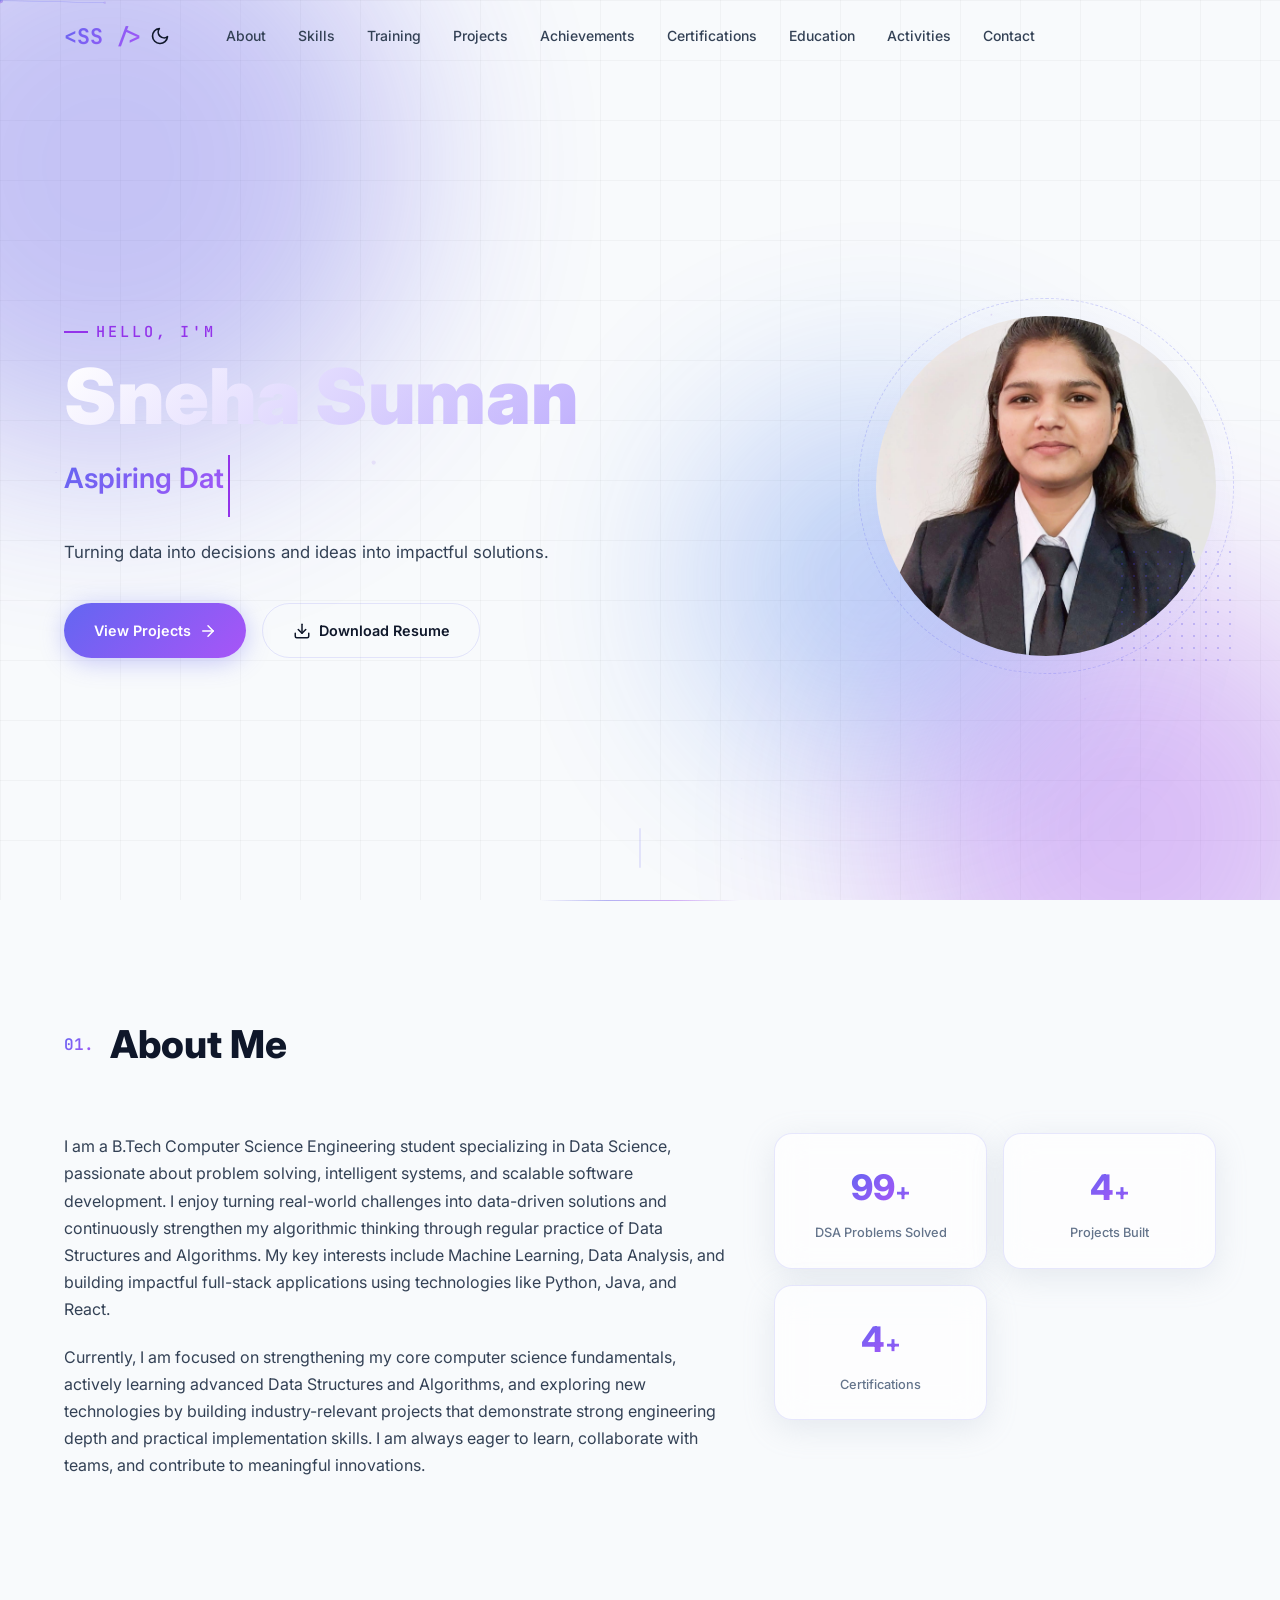
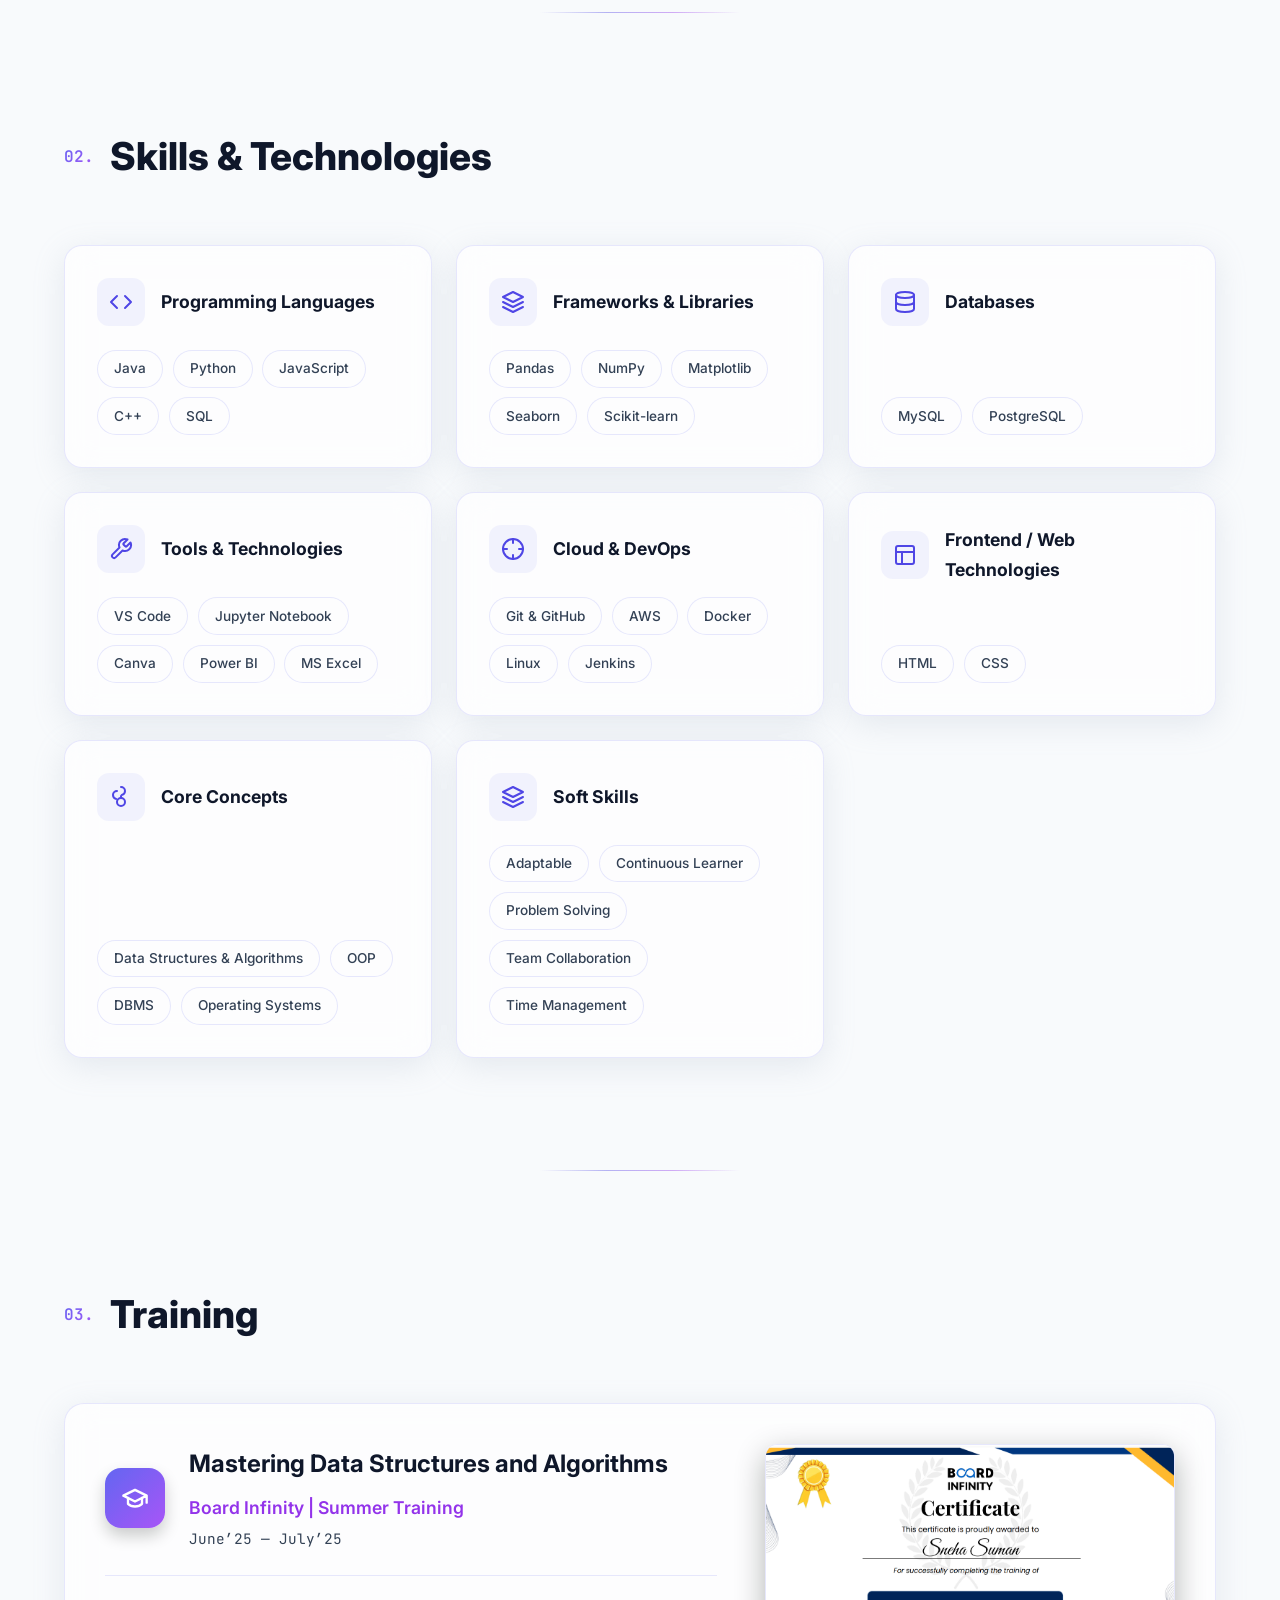
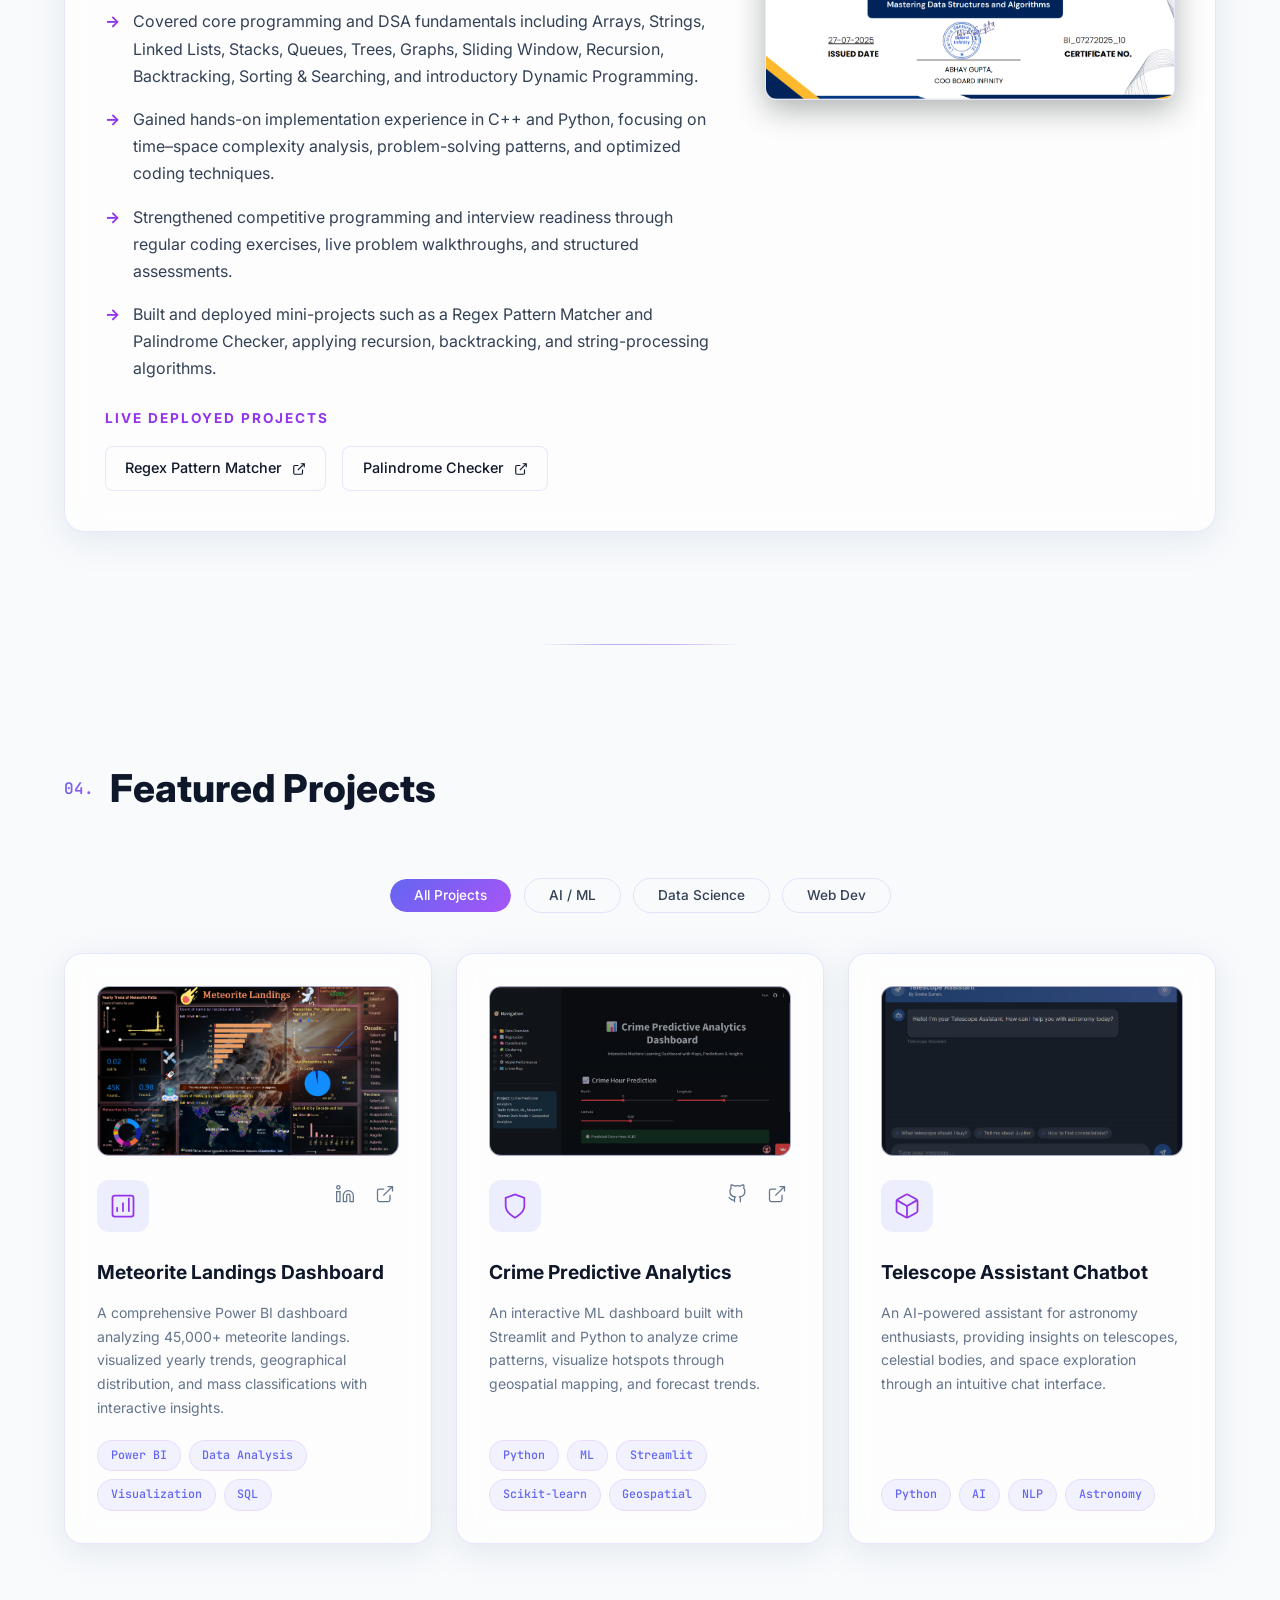
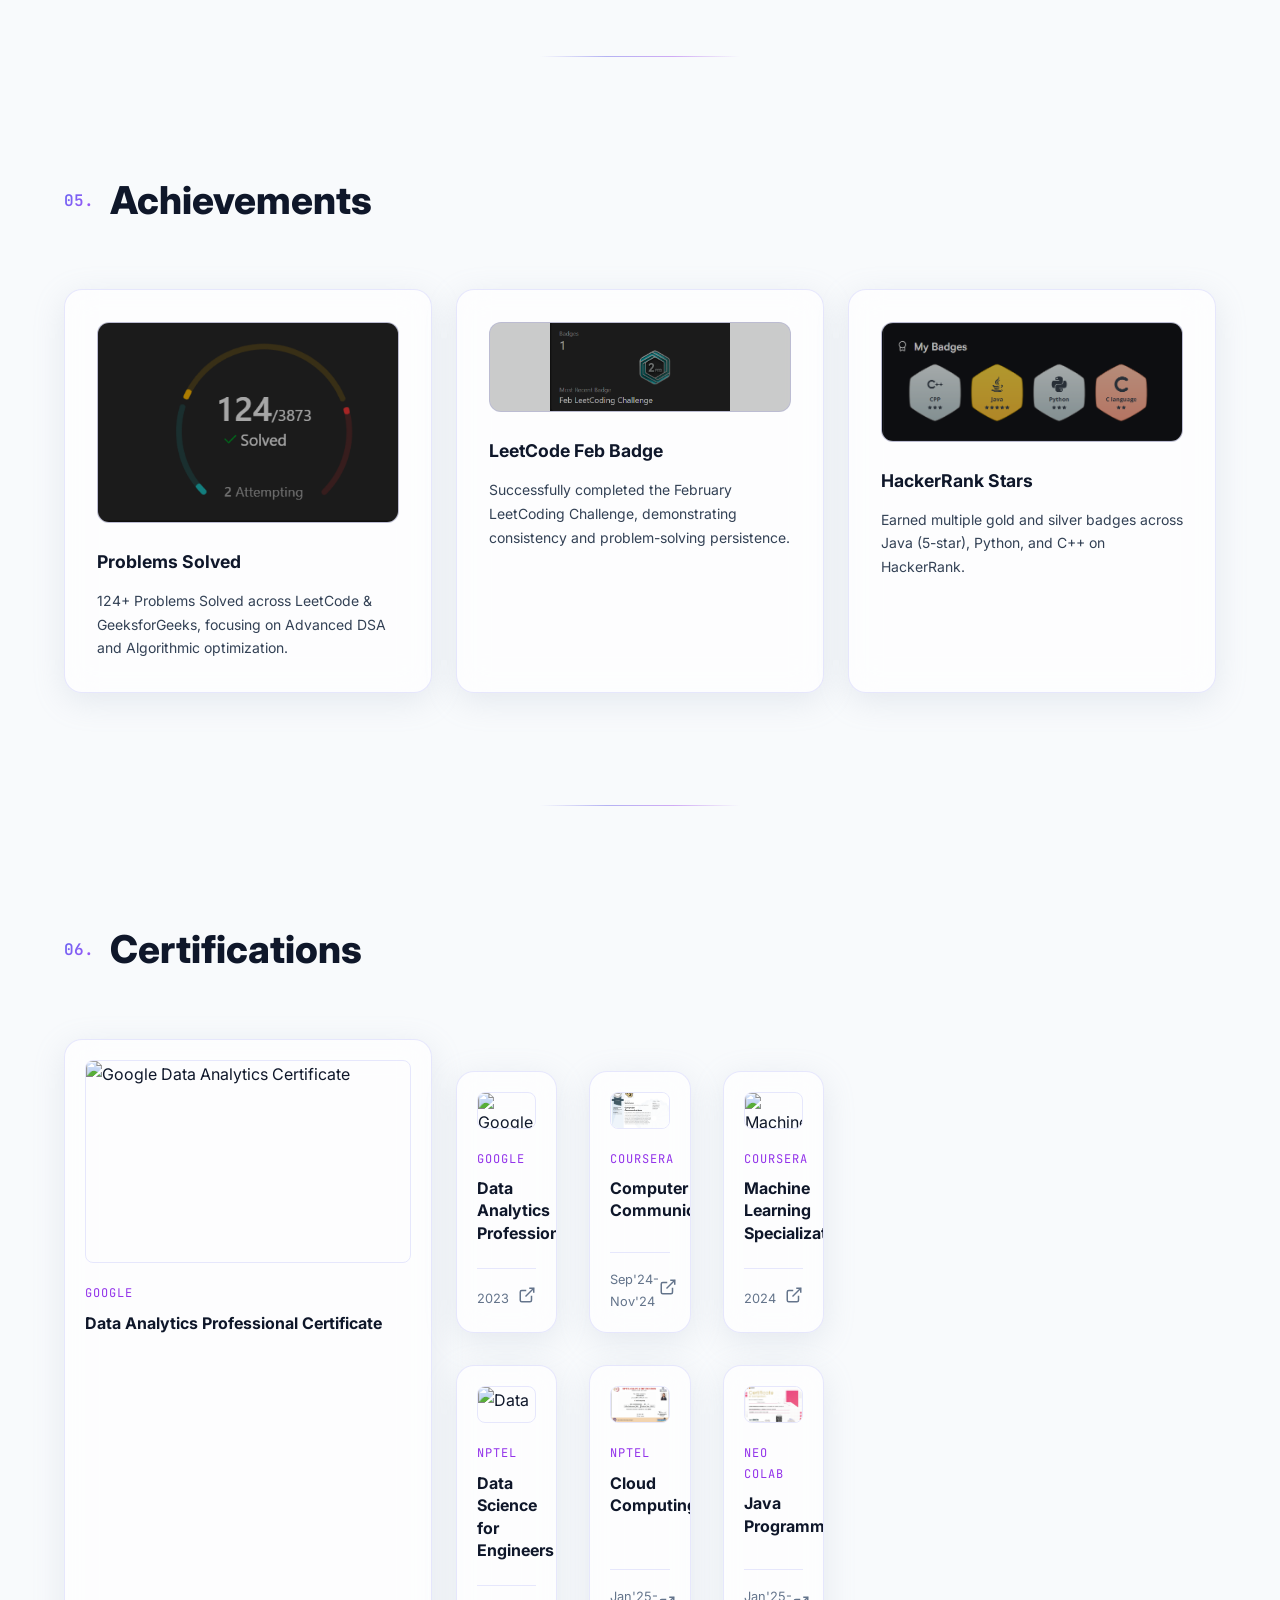
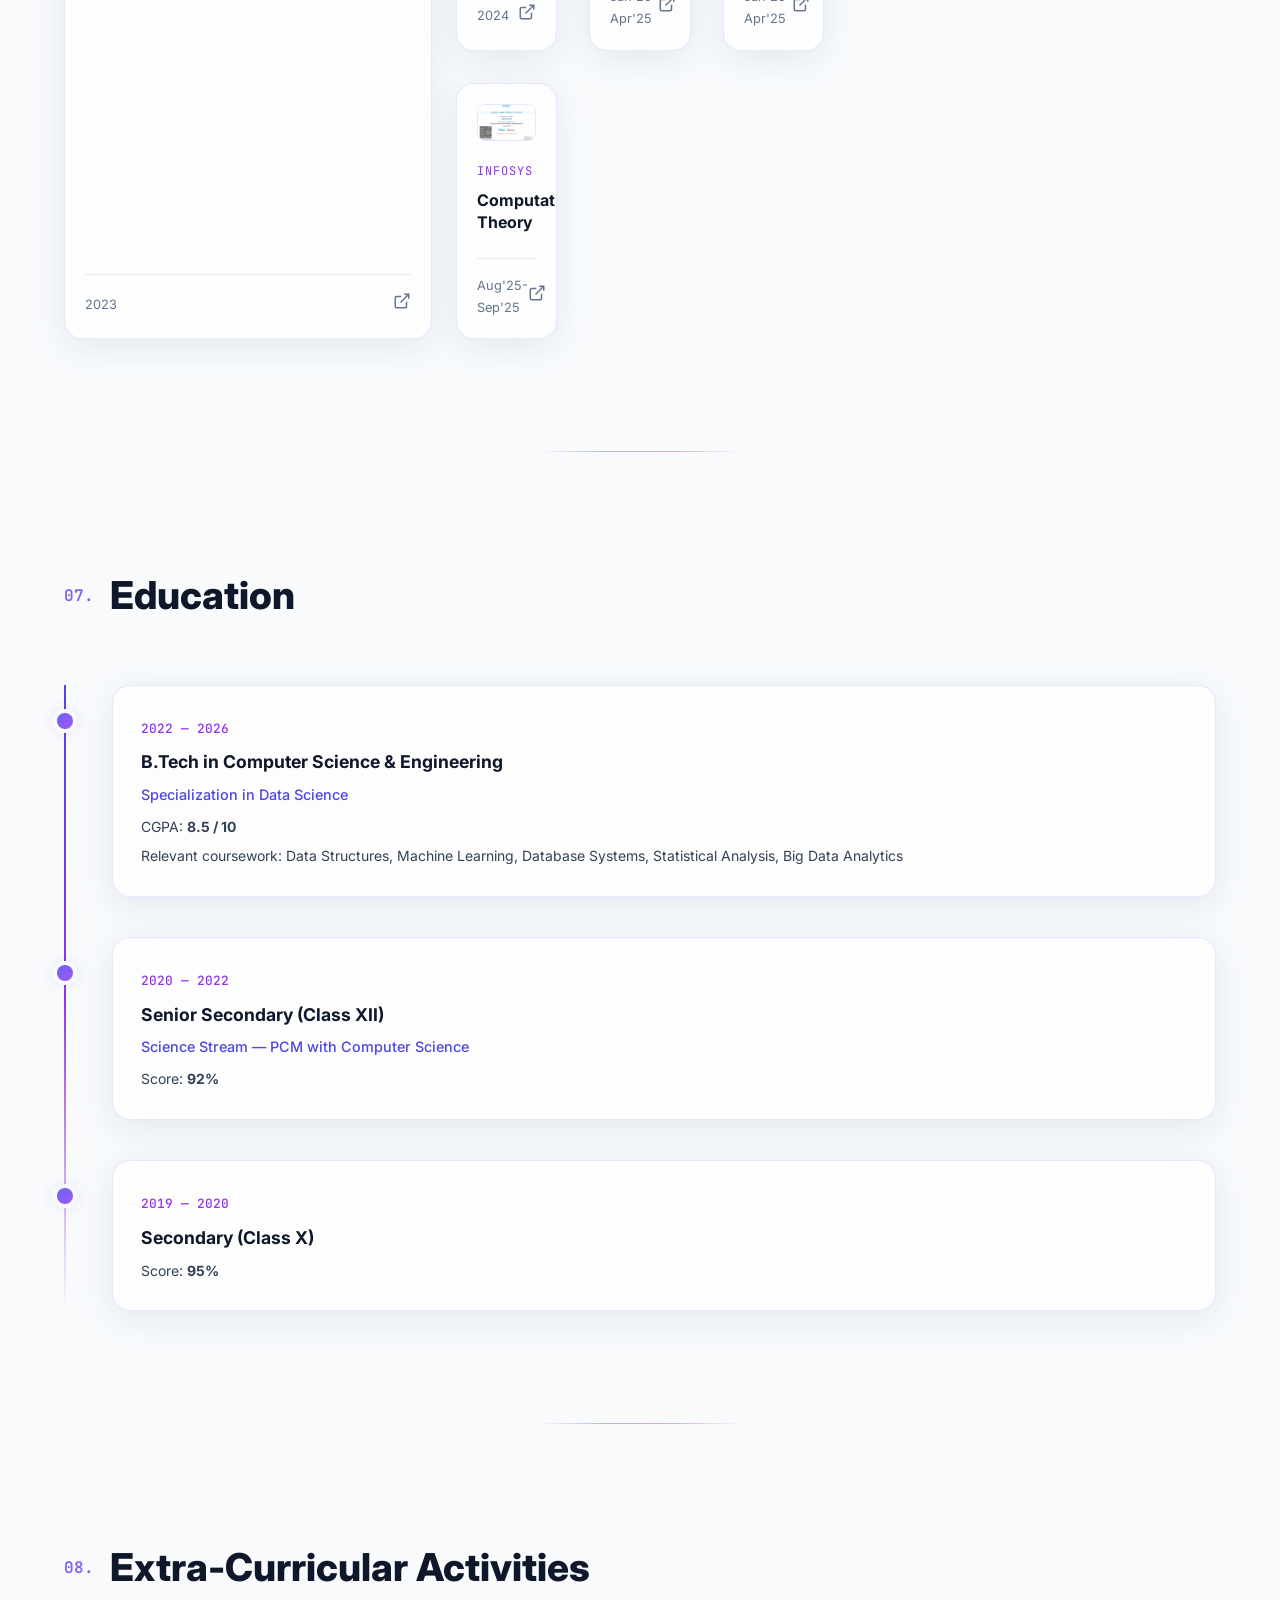
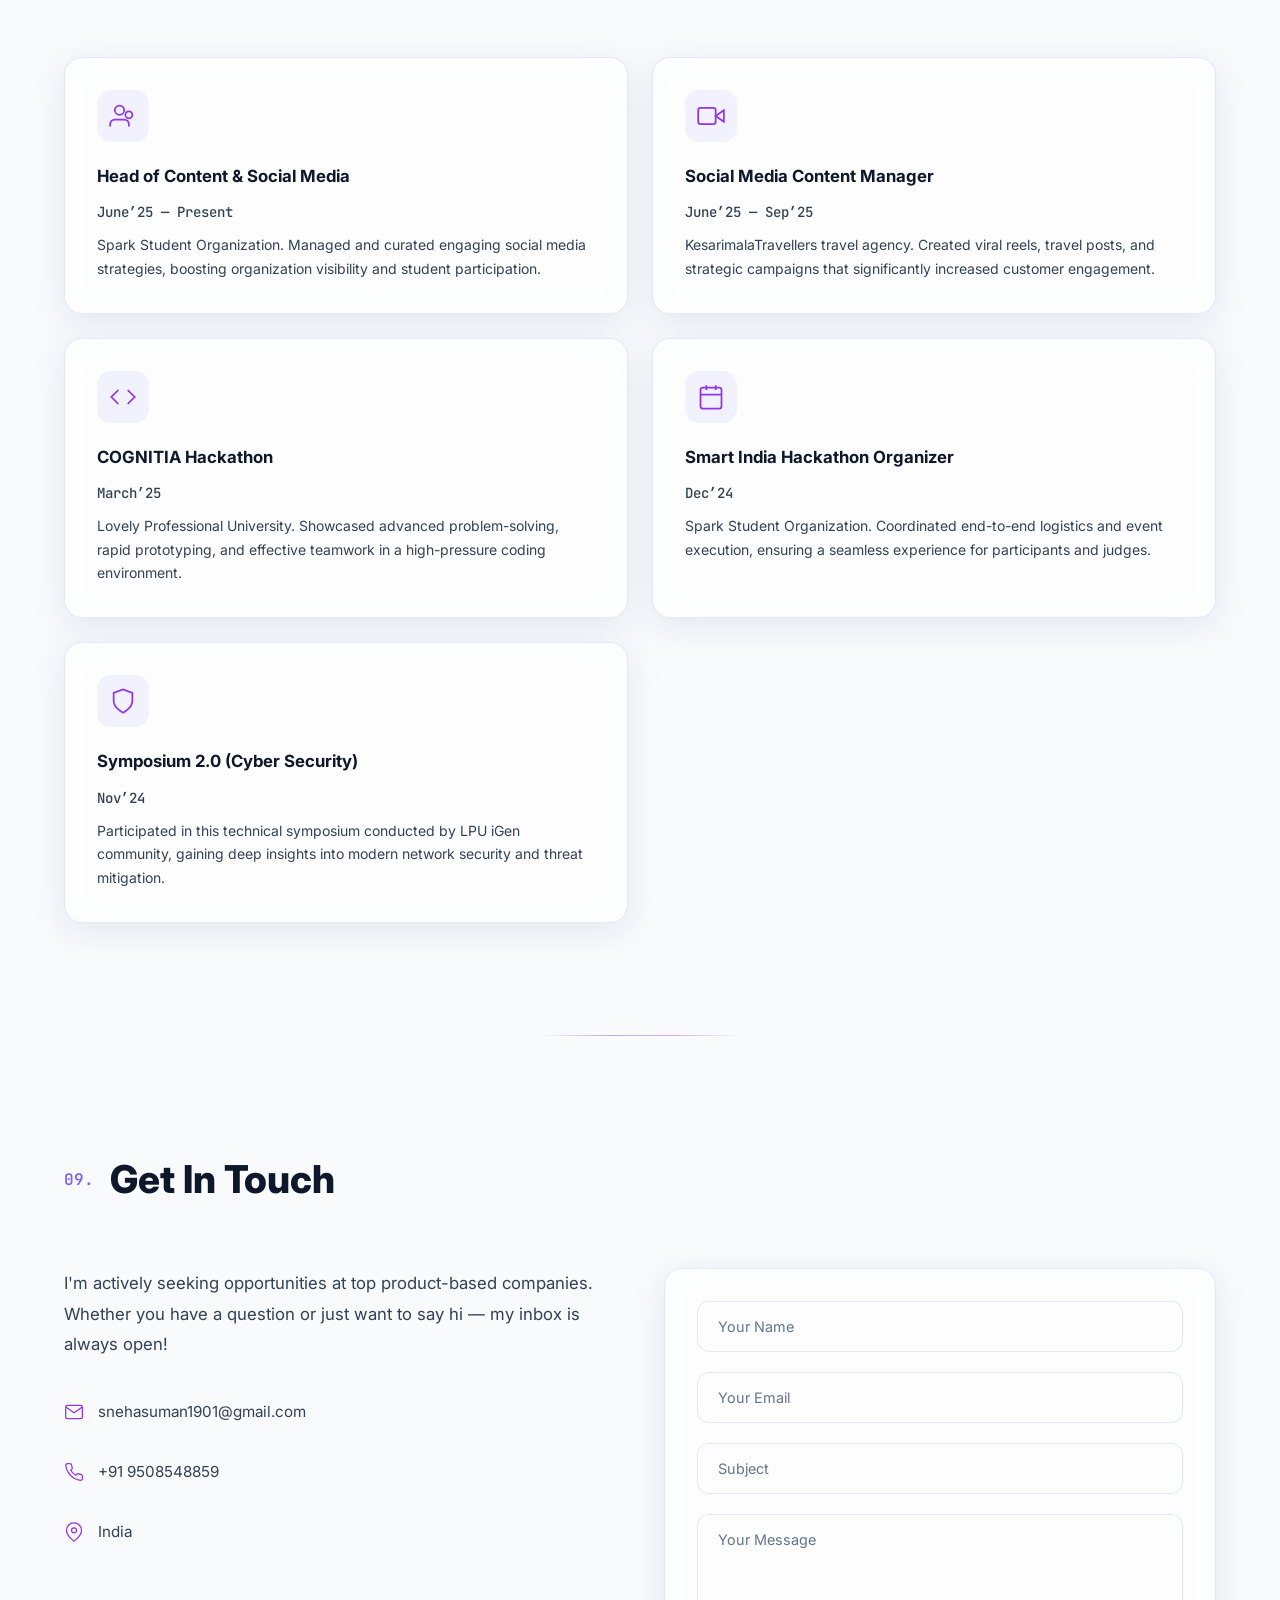
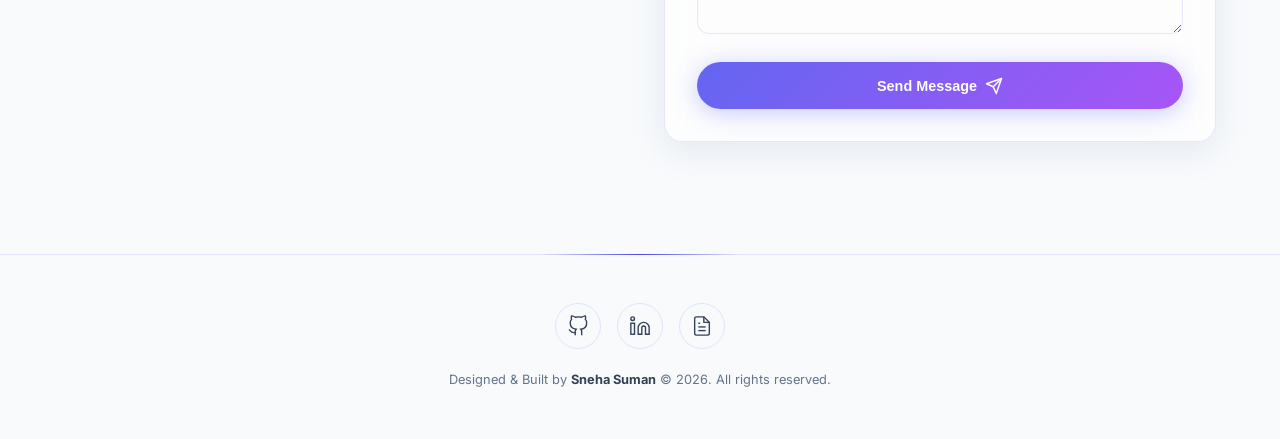
==== index_v3.html @ 9e37c5bd "Portfolio website" ====
<!DOCTYPE html>
<html lang="en">

<head>
    <meta charset="UTF-8" />
    <meta name="viewport" content="width=device-width, initial-scale=1.0" />
    <title>Sneha Suman — Aspiring Data Scientist | Portfolio</title>
    <meta name="description"
        content="Portfolio of Sneha Suman, a B.Tech CSE (Data Science) student specializing in AI/ML, problem-solving, and full-stack development. Explore projects, skills, and achievements." />
    <link rel="preconnect" href="https://fonts.googleapis.com" />
    <link rel="preconnect" href="https://fonts.gstatic.com" crossorigin />
    <link
        href="https://fonts.googleapis.com/css2?family=Inter:wght@300;400;500;600;700;800;900&family=JetBrains+Mono:wght@400;500&display=swap"
        rel="stylesheet" />
    <link rel="stylesheet" href="style.css" />
</head>

<body>
    <!-- Cursor glow (desktop) -->
    <div class="cursor-glow" id="cursorGlow"></div>

    <!-- Particle background -->
    <canvas id="particleCanvas"></canvas>

    <!-- ========== NAVBAR ========== -->
    <nav class="navbar" id="navbar">
        <div class="nav-container">
            <a href="#hero" class="nav-logo magnetic">&lt;SS /&gt;</a>
            <div class="nav-controls">
                <button class="theme-toggle" id="themeToggle" aria-label="Toggle theme">
                    <svg class="sun-icon" width="20" height="20" viewBox="0 0 24 24" fill="none" stroke="currentColor"
                        stroke-width="2" stroke-linecap="round" stroke-linejoin="round">
                        <circle cx="12" cy="12" r="5" />
                        <line x1="12" y1="1" x2="12" y2="3" />
                        <line x1="12" y1="21" x2="12" y2="23" />
                        <line x1="4.22" y1="4.22" x2="5.64" y2="5.64" />
                        <line x1="18.36" y1="18.36" x2="19.78" y2="19.78" />
                        <line x1="1" y1="12" x2="3" y2="12" />
                        <line x1="21" y1="12" x2="23" y2="12" />
                        <line x1="4.22" y1="19.78" x2="5.64" y2="18.36" />
                        <line x1="18.36" y1="5.64" x2="19.78" y2="4.22" />
                    </svg>
                    <svg class="moon-icon" width="20" height="20" viewBox="0 0 24 24" fill="none" stroke="currentColor"
                        stroke-width="2" stroke-linecap="round" stroke-linejoin="round" style="display: none;">
                        <path d="M21 12.79A9 9 0 1 1 11.21 3 7 7 0 0 0 21 12.79z" />
                    </svg>
                </button>
                <button class="nav-toggle" id="navToggle" aria-label="Toggle navigation">
                    <span></span><span></span><span></span>
                </button>
            </div>
            <ul class="nav-links" id="navLinks">
                <li><a href="#about">About</a></li>
                <li><a href="#skills">Skills</a></li>
                <li><a href="#training">Training</a></li>
                <li><a href="#projects">Projects</a></li>
                <li><a href="#achievements">Achievements</a></li>
                <li><a href="#certifications">Certifications</a></li>
                <li><a href="#education">Education</a></li>
                <li><a href="#extracurricular">Activities</a></li>
                <li><a href="#contact">Contact</a></li>
            </ul>
        </div>
    </nav>

    <!-- ========== HERO ========== -->
    <section class="hero" id="hero">
        <div class="hero-bg-orbs">
            <div class="orb orb-1"></div>
            <div class="orb orb-2"></div>
            <div class="orb orb-3"></div>
        </div>
        <div class="hero-container">
            <div class="hero-content">
                <p class="hero-greeting animate-on-scroll">Hello, I'm</p>
                <h1 class="hero-name animate-on-scroll">Sneha Suman</h1>
                <p class="hero-role animate-on-scroll" id="heroRole">Aspiring Data Scientist</p>
                <p class="hero-intro animate-on-scroll">
                    Turning data into decisions and ideas into impactful solutions.
                </p>
                <div class="hero-cta animate-on-scroll">
                    <a href="#projects" class="btn btn-primary magnetic">
                        <span>View Projects</span>
                        <svg width="18" height="18" viewBox="0 0 24 24" fill="none" stroke="currentColor"
                            stroke-width="2" stroke-linecap="round" stroke-linejoin="round">
                            <path d="M5 12h14" />
                            <path d="m12 5 7 7-7 7" />
                        </svg>
                    </a>
                    <a href="#" class="btn btn-outline magnetic" id="downloadResume">
                        <svg width="18" height="18" viewBox="0 0 24 24" fill="none" stroke="currentColor"
                            stroke-width="2" stroke-linecap="round" stroke-linejoin="round">
                            <path d="M21 15v4a2 2 0 0 1-2 2H5a2 2 0 0 1-2-2v-4" />
                            <polyline points="7 10 12 15 17 10" />
                            <line x1="12" y1="15" x2="12" y2="3" />
                        </svg>
                        <span>Download Resume</span>
                    </a>
                </div>
            </div>
            <div class="hero-image animate-on-scroll">
                <div class="hero-image-wrapper">
                    <img src="WhatsApp Image 2026-02-02 at 10.23.17 AM.jpeg" alt="Sneha Suman" />
                    <div class="hero-image-ring"></div>
                </div>
                <div class="hero-image-ring-outer"></div>
                <div class="hero-image-dots"></div>
            </div>
        </div>
        <div class="scroll-indicator">
            <div class="scroll-line"></div>
        </div>
    </section>

    <!-- ========== ABOUT ========== -->
    <section class="section" id="about">
        <div class="container">
            <h2 class="section-title animate-on-scroll">
                <span class="section-number">01.</span> About Me
            </h2>
            <div class="about-content">
                <div class="about-text animate-on-scroll slide-left">
                    <p>
                        I am a B.Tech Computer Science Engineering student specializing in Data Science, passionate
                        about problem solving, intelligent systems, and scalable software development. I enjoy turning
                        real-world challenges into data-driven solutions and continuously strengthen my algorithmic
                        thinking through regular practice of Data Structures and Algorithms. My key interests include
                        Machine Learning, Data Analysis, and building impactful full-stack applications using
                        technologies like Python, Java, and React.
                    </p>
                    <p>
                        Currently, I am focused on strengthening my core computer science fundamentals, actively
                        learning advanced Data Structures and Algorithms, and exploring new technologies by building
                        industry-relevant projects that demonstrate strong engineering depth and practical
                        implementation skills. I am always eager to learn, collaborate with teams, and contribute to
                        meaningful innovations.
                    </p>
                </div>
                <div class="about-stats animate-on-scroll slide-right">
                    <div class="stat-card glass-card">
                        <span class="stat-number" data-count="100">0</span><span class="stat-suffix">+</span>
                        <span class="stat-label">DSA Problems Solved</span>
                    </div>
                    <div class="stat-card glass-card">
                        <span class="stat-number" data-count="5">0</span><span class="stat-suffix">+</span>
                        <span class="stat-label">Projects Built</span>
                    </div>
                    <div class="stat-card glass-card">
                        <span class="stat-number" data-count="5">0</span><span class="stat-suffix">+</span>
                        <span class="stat-label">Certifications</span>
                    </div>
                </div>
            </div>
        </div>
    </section>

    <!-- ========== SKILLS ========== -->
    <section class="section" id="skills">
        <div class="container">
            <h2 class="section-title animate-on-scroll">
                <span class="section-number">02.</span> Skills & Technologies
            </h2>
            <div class="skills-grid">
                <!-- Programming Languages -->
                <div class="skill-category-card glass-card animate-on-scroll">
                    <div class="skill-category-header">
                        <div class="skill-category-icon">
                            <svg width="24" height="24" viewBox="0 0 24 24" fill="none" stroke="currentColor"
                                stroke-width="2" stroke-linecap="round" stroke-linejoin="round">
                                <polyline points="16 18 22 12 16 6"></polyline>
                                <polyline points="8 6 2 12 8 18"></polyline>
                            </svg>
                        </div>
                        <h3>Programming Languages</h3>
                    </div>
                    <div class="skill-tags">
                        <span class="skill-tag">Java</span>
                        <span class="skill-tag">Python</span>
                        <span class="skill-tag">JavaScript</span>
                        <span class="skill-tag">C++</span>
                        <span class="skill-tag">SQL</span>
                    </div>
                </div>

                <!-- Frameworks / Libraries -->
                <div class="skill-category-card glass-card animate-on-scroll">
                    <div class="skill-category-header">
                        <div class="skill-category-icon">
                            <svg width="24" height="24" viewBox="0 0 24 24" fill="none" stroke="currentColor"
                                stroke-width="2" stroke-linecap="round" stroke-linejoin="round">
                                <polygon points="12 2 2 7 12 12 22 7 12 2"></polygon>
                                <polyline points="2 17 12 22 22 17"></polyline>
                                <polyline points="2 12 12 17 22 12"></polyline>
                            </svg>
                        </div>
                        <h3>Frameworks & Libraries</h3>
                    </div>
                    <div class="skill-tags">
                        <span class="skill-tag">Pandas</span>
                        <span class="skill-tag">NumPy</span>
                        <span class="skill-tag">Matplotlib</span>
                        <span class="skill-tag">Seaborn</span>
                        <span class="skill-tag">Scikit-learn</span>
                    </div>
                </div>

                <!-- Databases -->
                <div class="skill-category-card glass-card animate-on-scroll">
                    <div class="skill-category-header">
                        <div class="skill-category-icon">
                            <svg width="24" height="24" viewBox="0 0 24 24" fill="none" stroke="currentColor"
                                stroke-width="2" stroke-linecap="round" stroke-linejoin="round">
                                <ellipse cx="12" cy="5" rx="9" ry="3"></ellipse>
                                <path d="M21 12c0 1.66-4.03 3-9 3s-9-1.34-9-3"></path>
                                <path d="M3 5v14c0 1.66 4.03 3 9 3s9-1.34 9-3V5"></path>
                            </svg>
                        </div>
                        <h3>Databases</h3>
                    </div>
                    <div class="skill-tags">
                        <span class="skill-tag">MySQL</span>
                        <span class="skill-tag">PostgreSQL</span>
                    </div>
                </div>

                <!-- Tools & Technologies -->
                <div class="skill-category-card glass-card animate-on-scroll">
                    <div class="skill-category-header">
                        <div class="skill-category-icon">
                            <svg width="24" height="24" viewBox="0 0 24 24" fill="none" stroke="currentColor"
                                stroke-width="2" stroke-linecap="round" stroke-linejoin="round">
                                <path
                                    d="M14.7 6.3a1 1 0 0 0 0 1.4l1.6 1.6a1 1 0 0 0 1.4 0l3.77-3.77a6 6 0 0 1-7.94 7.94l-6.91 6.91a2.12 2.12 0 0 1-3-3l6.91-6.91a6 6 0 0 1 7.94-7.94l-3.76 3.76z">
                                </path>
                            </svg>
                        </div>
                        <h3>Tools & Technologies</h3>
                    </div>
                    <div class="skill-tags">
                        <span class="skill-tag">VS Code</span>
                        <span class="skill-tag">Jupyter Notebook</span>
                        <span class="skill-tag">Canva</span>
                        <span class="skill-tag">Power BI</span>
                        <span class="skill-tag">MS Excel</span>
                    </div>
                </div>

                <!-- Cloud & DevOps -->
                <div class="skill-category-card glass-card animate-on-scroll">
                    <div class="skill-category-header">
                        <div class="skill-category-icon">
                            <svg width="24" height="24" viewBox="0 0 24 24" fill="none" stroke="currentColor"
                                stroke-width="2" stroke-linecap="round" stroke-linejoin="round">
                                <circle cx="12" cy="12" r="10"></circle>
                                <line x1="22" y1="12" x2="18" y2="12"></line>
                                <line x1="6" y1="12" x2="2" y2="12"></line>
                                <line x1="12" y1="6" x2="12" y2="2"></line>
                                <line x1="12" y1="22" x2="12" y2="18"></line>
                            </svg>
                        </div>
                        <h3>Cloud & DevOps</h3>
                    </div>
                    <div class="skill-tags">
                        <span class="skill-tag">Git & GitHub</span>
                        <span class="skill-tag">AWS</span>
                        <span class="skill-tag">Docker</span>
                        <span class="skill-tag">Linux</span>
                        <span class="skill-tag">Jenkins</span>
                    </div>
                </div>

                <!-- Frontend / Web Technologies -->
                <div class="skill-category-card glass-card animate-on-scroll">
                    <div class="skill-category-header">
                        <div class="skill-category-icon">
                            <svg width="24" height="24" viewBox="0 0 24 24" fill="none" stroke="currentColor"
                                stroke-width="2" stroke-linecap="round" stroke-linejoin="round">
                                <rect x="3" y="3" width="18" height="18" rx="2" ry="2"></rect>
                                <line x1="3" y1="9" x2="21" y2="9"></line>
                                <line x1="9" y1="21" x2="9" y2="9"></line>
                            </svg>
                        </div>
                        <h3>Frontend / Web Technologies</h3>
                    </div>
                    <div class="skill-tags">
                        <span class="skill-tag">HTML</span>
                        <span class="skill-tag">CSS</span>
                    </div>
                </div>

                <!-- Core Concepts -->
                <div class="skill-category-card glass-card animate-on-scroll">
                    <div class="skill-category-header">
                        <div class="skill-category-icon">
                            <svg width="24" height="24" viewBox="0 0 24 24" fill="none" stroke="currentColor"
                                stroke-width="2" stroke-linecap="round" stroke-linejoin="round">
                                <path d="M12 2a4 4 0 0 1 4 4c0 1.95-1.4 3.58-3.25 3.93"></path>
                                <path d="M8 6a4 4 0 0 0-4 4c0 1.95 1.4 3.58 3.25 3.93"></path>
                                <circle cx="12" cy="17" r="4"></circle>
                                <path d="M12 13v-2"></path>
                            </svg>
                        </div>
                        <h3>Core Concepts</h3>
                    </div>
                    <div class="skill-tags">
                        <span class="skill-tag">Data Structures & Algorithms</span>
                        <span class="skill-tag">OOP</span>
                        <span class="skill-tag">DBMS</span>
                        <span class="skill-tag">Operating Systems</span>
                    </div>
                </div>
                <!--Soft Skills-->
                <!-- Frameworks / Libraries -->
                <div class="skill-category-card glass-card animate-on-scroll">
                    <div class="skill-category-header">
                        <div class="skill-category-icon">
                            <svg width="24" height="24" viewBox="0 0 24 24" fill="none" stroke="currentColor"
                                stroke-width="2" stroke-linecap="round" stroke-linejoin="round">
                                <polygon points="12 2 2 7 12 12 22 7 12 2"></polygon>
                                <polyline points="2 17 12 22 22 17"></polyline>
                                <polyline points="2 12 12 17 22 12"></polyline>
                            </svg>
                        </div>
                        <h3>Soft Skills</h3>
                    </div>
                    <div class="skill-tags">
                        <span class="skill-tag">Adaptable</span>
                        <span class="skill-tag">Continuous Learner</span>
                        <span class="skill-tag">Problem Solving</span>
                        <span class="skill-tag">Team Collaboration</span>
                        <span class="skill-tag">Time Management</span>
                    </div>
                </div>
            </div>
        </div>

    </section>

    <!-- ========== TRAINING ========== -->
    <section class="section" id="training">
        <div class="container">
            <h2 class="section-title animate-on-scroll">
                <span class="section-number">03.</span> Training
            </h2>
            <div class="training-card glass-card animate-on-scroll">
                <div class="training-layout">
                    <div class="training-main">
                        <div class="training-header">
                            <div class="training-icon">
                                <svg width="28" height="28" viewBox="0 0 24 24" fill="none" stroke="currentColor"
                                    stroke-width="2" stroke-linecap="round" stroke-linejoin="round">
                                    <path d="M22 10v6M2 10l10-5 10 5-10 5z"></path>
                                    <path d="M6 12v5c3 3 9 3 12 0v-5"></path>
                                </svg>
                            </div>
                            <div class="training-info">
                                <h3>Mastering Data Structures and Algorithms</h3>
                                <p class="training-platform">Board Infinity | Summer Training</p>
                                <p class="training-date">June’25 — July’25</p>
                            </div>
                        </div>
                        <div class="training-content">
                            <ul class="training-bullets">
                                <li>Covered core programming and DSA fundamentals including Arrays, Strings, Linked
                                    Lists, Stacks, Queues, Trees, Graphs, Sliding Window, Recursion, Backtracking,
                                    Sorting & Searching, and introductory Dynamic Programming.</li>
                                <li>Gained hands-on implementation experience in C++ and Python, focusing on time–space
                                    complexity analysis, problem-solving patterns, and optimized coding techniques.</li>
                                <li>Strengthened competitive programming and interview readiness through regular coding
                                    exercises, live problem walkthroughs, and structured assessments.</li>
                                <li>Built and deployed mini-projects such as a Regex Pattern Matcher and Palindrome
                                    Checker, applying recursion, backtracking, and string-processing algorithms.</li>
                            </ul>
                            <div class="training-deployed-projects luxe-margin-top">
                                <h4 class="luxe-subhead">Live Deployed Projects</h4>
                                <div class="luxe-project-links">
                                    <a href="https://snehasuman019.github.io/Regex-Pattern-Matcher/" target="_blank"
                                        class="luxe-link">
                                        Regex Pattern Matcher
                                        <svg width="14" height="14" viewBox="0 0 24 24" fill="none"
                                            stroke="currentColor" stroke-width="2">
                                            <path d="M18 13v6a2 2 0 0 1-2 2H5a2 2 0 0 1-2-2V8a2 2 0 0 1 2-2h6"></path>
                                            <polyline points="15 3 21 3 21 9"></polyline>
                                            <line x1="10" y1="14" x2="21" y2="3"></line>
                                        </svg>
                                    </a>
                                    <a href="https://snehasuman019.github.io/Palindrome-Checker/" target="_blank"
                                        class="luxe-link">
                                        Palindrome Checker
                                        <svg width="14" height="14" viewBox="0 0 24 24" fill="none"
                                            stroke="currentColor" stroke-width="2">
                                            <path d="M18 13v6a2 2 0 0 1-2 2H5a2 2 0 0 1-2-2V8a2 2 0 0 1 2-2h6"></path>
                                            <polyline points="15 3 21 3 21 9"></polyline>
                                            <line x1="10" y1="14" x2="21" y2="3"></line>
                                        </svg>
                                    </a>
                                </div>
                            </div>
                        </div>
                    </div>
                    <div class="training-certificate-preview">
                        <img src="img/Screenshot 2025-08-15 222847.png" alt="Board Infinity Training Certificate"
                            class="training-cert-img">
                        <div class="cert-shine"></div>
                    </div>
                </div>
            </div>
        </div>
    </section>

    <!-- ========== PROJECTS ========== -->
    <section class="section" id="projects">
        <div class="container">
            <h2 class="section-title animate-on-scroll">
                <span class="section-number">04.</span> Featured Projects
            </h2>

            <!-- Filter Buttons -->
            <div class="project-filters animate-on-scroll">
                <button class="filter-btn active" data-filter="all"><span>All Projects</span></button>
                <button class="filter-btn" data-filter="ai-ml"><span>AI / ML</span></button>
                <button class="filter-btn" data-filter="data"><span>Data Science</span></button>
                <button class="filter-btn" data-filter="web"><span>Web Dev</span></button>
            </div>

            <div class="projects-grid" id="projectsGrid">
                <!-- Project 1: Meteorite Landings Dashboard -->
                <div class="project-card glass-card animate-on-scroll" data-category="data">
                    <div class="project-visual-container">
                        <div class="project-glow glow-data"></div>
                        <img src="img/Screenshot 2026-03-18 213632.png"
                            alt="Meteorite Landings Dashboard" class="project-visual-img">
                    </div>
                    <div class="project-header">
                        <div class="project-icon">
                            <svg width="28" height="28" viewBox="0 0 24 24" fill="none" stroke="currentColor"
                                stroke-width="1.5">
                                <rect x="3" y="3" width="18" height="18" rx="2" />
                                <path d="M7 17V13" />
                                <path d="M12 17V9" />
                                <path d="M17 17V5" />
                            </svg>
                        </div>
                        <div class="project-links">
                            <a href="https://www.linkedin.com/posts/snehab2a_dataanalysis-powerbi-datavisualization-activity-7404591449050140672-28ok?utm_source=share&utm_medium=member_desktop&rcm=ACoAAEbA_ZIBvFx4QYtX7Pkgg5ZzjBLDevy2GNQ"
                                class="project-link magnetic" title="LinkedIn Project"><svg width="20" height="20"
                                    viewBox="0 0 24 24" fill="none" stroke="currentColor" stroke-width="1.5">
                                    <path
                                        d="M16 8a6 6 0 0 1 6 6v7h-4v-7a2 2 0 0 0-2-2 2 2 0 0 0-2 2v7h-4v-7a6 6 0 0 1 6-6zM2 9h4v12H2z" />
                                    <circle cx="4" cy="4" r="2" />
                                </svg></a>
                            <a href="https://www.linkedin.com/posts/snehab2a_dataanalysis-powerbi-datavisualization-activity-7404591449050140672-28ok?utm_source=share&utm_medium=member_desktop&rcm=ACoAAEbA_ZIBvFx4QYtX7Pkgg5ZzjBLDevy2GNQ"
                                class="project-link magnetic" title="Live Dashboard"><svg width="20" height="20"
                                    viewBox="0 0 24 24" fill="none" stroke="currentColor" stroke-width="1.5">
                                    <path d="M18 13v6a2 2 0 0 1-2 2H5a2 2 0 0 1-2-2V8a2 2 0 0 1 2-2h6" />
                                    <polyline points="15 3 21 3 21 9" />
                                    <line x1="10" y1="14" x2="21" y2="3" />
                                </svg></a>
                        </div>
                    </div>
                    <h3 class="project-title">Meteorite Landings Dashboard</h3>
                    <p class="project-desc">A comprehensive Power BI dashboard analyzing 45,000+ meteorite landings.
                        visualized yearly trends, geographical distribution, and mass classifications with interactive
                        insights.</p>
                    <div class="project-tags">
                        <span>Power BI</span><span>Data Analysis</span><span>Visualization</span><span>SQL</span>
                    </div>
                </div>

                <!-- Project 2: Crime Predictive Analytics -->
                <div class="project-card glass-card animate-on-scroll" data-category="ai-ml">
                    <div class="project-visual-container">
                        <div class="project-glow glow-predict"></div>
                        <img src="img/Screenshot 2026-03-18 214150.png"
                            alt="Crime Predictive Analytics" class="project-visual-img">
                    </div>
                    <div class="project-header">
                        <div class="project-icon">
                            <svg width="28" height="28" viewBox="0 0 24 24" fill="none" stroke="currentColor"
                                stroke-width="1.5">
                                <path d="M12 22s8-4 8-10V5l-8-3-8 3v7c0 6 8 10 8 10z" />
                            </svg>
                        </div>
                        <div class="project-links">
                            <a href="https://github.com/snehasuman019/Crime_Pridictive_Analysis"
                                class="project-link magnetic" title="GitHub"><svg width="20" height="20"
                                    viewBox="0 0 24 24" fill="none" stroke="currentColor" stroke-width="1.5">
                                    <path
                                        d="M9 19c-5 1.5-5-2.5-7-3m14 6v-3.87a3.37 3.37 0 0 0-.94-2.61c3.14-.35 6.44-1.54 6.44-7A5.44 5.44 0 0 0 20 4.77 5.07 5.07 0 0 0 19.91 1S18.73.65 16 2.48a13.38 13.38 0 0 0-7 0C6.27.65 5.09 1 5.09 1A5.07 5.07 0 0 0 5 4.77a5.44 5.44 0 0 0-1.5 3.78c0 5.42 3.3 6.61 6.44 7A3.37 3.37 0 0 0 9 18.13V22" />
                                </svg></a>
                            <a href="https://crimepridictiveanalysis-qjelg5k5ghosk9rrtsaznm.streamlit.app/"
                                class="project-link magnetic" title="Live Demo"><svg width="20" height="20"
                                    viewBox="0 0 24 24" fill="none" stroke="currentColor" stroke-width="1.5">
                                    <path d="M18 13v6a2 2 0 0 1-2 2H5a2 2 0 0 1-2-2V8a2 2 0 0 1 2-2h6" />
                                    <polyline points="15 3 21 3 21 9" />
                                    <line x1="10" y1="14" x2="21" y2="3" />
                                </svg></a>
                        </div>
                    </div>
                    <h3 class="project-title">Crime Predictive Analytics</h3>
                    <p class="project-desc">An interactive ML dashboard built with Streamlit and Python to analyze crime
                        patterns, visualize hotspots through geospatial mapping, and forecast trends.</p>
                    <div class="project-tags">
                        <span>Python</span><span>ML</span><span>Streamlit</span><span>Scikit-learn</span><span>Geospatial</span>
                    </div>
                </div>

                <!-- Project 3: Telescope Assistant Chatbot -->
                <div class="project-card glass-card animate-on-scroll" data-category="ai-ml">
                    <div class="project-visual-container">
                        <div class="project-glow glow-predict"></div>
                        <img src="Screenshot 2026-03-18 223555.png" alt="Telescope Assistant Chatbot" class="project-visual-img">
                    </div>
                    <div class="project-header">
                        <div class="project-icon">
                            <svg width="28" height="28" viewBox="0 0 24 24" fill="none" stroke="currentColor" stroke-width="1.5"><path d="M21 16V8a2 2 0 0 0-1-1.73l-7-4a2 2 0 0 0-2 0l-7 4A2 2 0 0 0 3 8v8a2 2 0 0 0 1 1.73l7 4a2 2 0 0 0 2 0l7-4A2 2 0 0 0 21 16z"/><polyline points="3.27 6.96 12 12.01 20.73 6.96"/><line x1="12" y1="22.08" x2="12" y2="12"/></svg>
                        </div>
                        <div class="project-links">
                            <!-- Currently no external link provided -->
                        </div>
                    </div>
                    <h3 class="project-title">Telescope Assistant Chatbot</h3>
                    <p class="project-desc">An AI-powered assistant for astronomy enthusiasts, providing insights on telescopes, celestial bodies, and space exploration through an intuitive chat interface.</p>
                    <div class="project-tags">
                        <span>Python</span><span>AI</span><span>NLP</span><span>Astronomy</span>
                    </div>
                </div>
            </div>
        </div>
    </section>

    <!-- ========== ACHIEVEMENTS ========== -->
    <section class="section" id="achievements">
        <div class="container">
            <h2 class="section-title animate-on-scroll">
                <span class="section-number">05.</span> Achievements
            </h2>
            <div class="coding-stats-grid">
                <!-- Problems Solved -->
                <div class="achievement-card glass-card animate-on-scroll">
                    <div class="achievement-visual">
                        <img src="img/Screenshot 2026-03-18 203710.png" alt="LeetCode Problems Solved"
                            class="achievement-img">
                    </div>
                    <div class="achievement-info">
                        <h3>Problems Solved</h3>
                        <p class="timeline-detail">124+ Problems Solved across LeetCode & GeeksforGeeks, focusing on
                            Advanced DSA and Algorithmic optimization.</p>
                    </div>
                </div>
                <!-- LeetCode February Badge -->
                <div class="achievement-card glass-card animate-on-scroll">
                    <div class="achievement-visual">
                        <img src="img/Screenshot 2026-03-18 203837.png" alt="LeetCode February Badge"
                            class="achievement-img badge-img">
                    </div>
                    <div class="achievement-info">
                        <h3>LeetCode Feb Badge</h3>
                        <p class="timeline-detail">Successfully completed the February LeetCoding Challenge,
                            demonstrating consistency and problem-solving persistence.</p>
                    </div>
                </div>
                <!-- HackerRank Star Batches -->
                <div class="achievement-card glass-card animate-on-scroll">
                    <div class="achievement-visual">
                        <img src="img/Screenshot 2026-03-18 204023.png" alt="HackerRank Star Batches"
                            class="achievement-img">
                    </div>
                    <div class="achievement-info">
                        <h3>HackerRank Stars</h3>
                        <p class="timeline-detail">Earned multiple gold and silver badges across Java (5-star), Python,
                            and C++ on HackerRank.</p>
                    </div>
                </div>
            </div>
        </div>
    </section>

    <!-- ========== CERTIFICATIONS ========== -->
    <section class="section" id="certifications">
        <div class="container">
            <h2 class="section-title animate-on-scroll">
                <span class="section-number">06.</span> Certifications
            </h2>
            <div class="certifications-grid">
                <!-- 1. Google (2023) -->
                <div class="cert-card glass-card animate-on-scroll">
                    <div class="cert-image-container">
                        <img src="img/google_analytics.png" alt="Google Data Analytics Certificate" class="cert-img">
                    </div>
                    <span class="cert-platform">Google</span>
                    <h4 class="cert-title">Data Analytics Professional Certificate</h4>
                    <div class="cert-footer">
                        <span class="cert-year">2023</span>
                        <a href="#" class="cert-link"><svg width="18" height="18" viewBox="0 0 24 24" fill="none"
                                stroke="currentColor" stroke-width="2">
                                <path d="M18 13v6a2 2 0 0 1-2 2H5a2 2 0 0 1-2-2V8a2 2 0 0 1 2-2h6"></path>
                                <polyline points="15 3 21 3 21 9"></polyline>
                                <line x1="10" y1="14" x2="21" y2="3"></line>
                            </svg></a>
                    </div>
                </div>
                <!-- 2. Coursera Computer Communications (2024) -->
                <div class="cert-grid">
                    <!-- 1. Google Data Analytics (2023) -->
                    <div class="cert-card glass-card animate-on-scroll">
                        <div class="cert-image-container">
                            <img src="img/google_analytics.png" alt="Google Data Analytics Certificate"
                                class="cert-img">
                        </div>
                        <span class="cert-platform">Google</span>
                        <h4 class="cert-title">Data Analytics Professional</h4>
                        <div class="cert-footer">
                            <span class="cert-year">2023</span>
                            <a href="#" class="cert-link"><svg width="18" height="18" viewBox="0 0 24 24" fill="none"
                                    stroke="currentColor" stroke-width="2">
                                    <path d="M18 13v6a2 2 0 0 1-2 2H5a2 2 0 0 1-2-2V8a2 2 0 0 1 2-2h6"></path>
                                    <polyline points="15 3 21 3 21 9"></polyline>
                                    <line x1="10" y1="14" x2="21" y2="3"></line>
                                </svg></a>
                        </div>
                    </div>

                    <!-- 2. Coursera Computer Communications (2024) -->
                    <div class="cert-card glass-card animate-on-scroll">
                        <div class="cert-image-container">
                            <img src="img/Computer Communications.png" alt="Computer Communications Certificate"
                                class="cert-img">
                        </div>
                        <span class="cert-platform">Coursera</span>
                        <h4 class="cert-title">Computer Communications</h4>
                        <div class="cert-footer">
                            <span class="cert-year">Sep'24-Nov'24</span>
                            <a href="#" class="cert-link"><svg width="18" height="18" viewBox="0 0 24 24" fill="none"
                                    stroke="currentColor" stroke-width="2">
                                    <path d="M18 13v6a2 2 0 0 1-2 2H5a2 2 0 0 1-2-2V8a2 2 0 0 1 2-2h6"></path>
                                    <polyline points="15 3 21 3 21 9"></polyline>
                                    <line x1="10" y1="14" x2="21" y2="3"></line>
                                </svg></a>
                        </div>
                    </div>

                    <!-- 3. Coursera Machine Learning (2024) -->
                    <div class="cert-card glass-card animate-on-scroll">
                        <div class="cert-image-container">
                            <img src="img/coursera_ml.png" alt="Machine Learning Specialization" class="cert-img">
                        </div>
                        <span class="cert-platform">Coursera</span>
                        <h4 class="cert-title">Machine Learning Specialization</h4>
                        <div class="cert-footer">
                            <span class="cert-year">2024</span>
                            <a href="#" class="cert-link"><svg width="18" height="18" viewBox="0 0 24 24" fill="none"
                                    stroke="currentColor" stroke-width="2">
                                    <path d="M18 13v6a2 2 0 0 1-2 2H5a2 2 0 0 1-2-2V8a2 2 0 0 1 2-2h6"></path>
                                    <polyline points="15 3 21 3 21 9"></polyline>
                                    <line x1="10" y1="14" x2="21" y2="3"></line>
                                </svg></a>
                        </div>
                    </div>

                    <!-- 4. NPTEL Data Science for Engineers (2024) -->
                    <div class="cert-card glass-card animate-on-scroll">
                        <div class="cert-image-container">
                            <img src="img/nptel_data_science.png" alt="Data Science for Engineers" class="cert-img">
                        </div>
                        <span class="cert-platform">NPTEL</span>
                        <h4 class="cert-title">Data Science for Engineers</h4>
                        <div class="cert-footer">
                            <span class="cert-year">2024</span>
                            <a href="#" class="cert-link"><svg width="18" height="18" viewBox="0 0 24 24" fill="none"
                                    stroke="currentColor" stroke-width="2">
                                    <path d="M18 13v6a2 2 0 0 1-2 2H5a2 2 0 0 1-2-2V8a2 2 0 0 1 2-2h6"></path>
                                    <polyline points="15 3 21 3 21 9"></polyline>
                                    <line x1="10" y1="14" x2="21" y2="3"></line>
                                </svg></a>
                        </div>
                    </div>

                    <!-- 5. NPTEL Cloud Computing (2025) -->
                    <div class="cert-card glass-card animate-on-scroll">
                        <div class="cert-image-container">
                            <img src="img/Cloud Computing.png" alt="NPTEL Cloud Computing Certificate" class="cert-img">
                        </div>
                        <span class="cert-platform">NPTEL</span>
                        <h4 class="cert-title">Cloud Computing</h4>
                        <div class="cert-footer">
                            <span class="cert-year">Jan'25-Apr'25</span>
                            <a href="#" class="cert-link"><svg width="18" height="18" viewBox="0 0 24 24" fill="none"
                                    stroke="currentColor" stroke-width="2">
                                    <path d="M18 13v6a2 2 0 0 1-2 2H5a2 2 0 0 1-2-2V8a2 2 0 0 1 2-2h6"></path>
                                    <polyline points="15 3 21 3 21 9"></polyline>
                                    <line x1="10" y1="14" x2="21" y2="3"></line>
                                </svg></a>
                        </div>
                    </div>

                    <!-- 6. Neo Colab Java (2025) -->
                    <div class="cert-card glass-card animate-on-scroll">
                        <div class="cert-image-container">
                            <img src="img/Java.png" alt="Java Programming Certificate" class="cert-img">
                        </div>
                        <span class="cert-platform">Neo Colab</span>
                        <h4 class="cert-title">Java Programming</h4>
                        <div class="cert-footer">
                            <span class="cert-year">Jan'25-Apr'25</span>
                            <a href="#" class="cert-link"><svg width="18" height="18" viewBox="0 0 24 24" fill="none"
                                    stroke="currentColor" stroke-width="2">
                                    <path d="M18 13v6a2 2 0 0 1-2 2H5a2 2 0 0 1-2-2V8a2 2 0 0 1 2-2h6"></path>
                                    <polyline points="15 3 21 3 21 9"></polyline>
                                    <line x1="10" y1="14" x2="21" y2="3"></line>
                                </svg></a>
                        </div>
                    </div>

                    <!-- 7. Infosys Computational Theory (2025) -->
                    <div class="cert-card glass-card animate-on-scroll">
                        <div class="cert-image-container">
                            <img src="img/Screenshot 2025-12-12 204851.png" alt="Computational Theory Certificate"
                                class="cert-img">
                        </div>
                        <span class="cert-platform">Infosys</span>
                        <h4 class="cert-title">Computational Theory</h4>
                        <div class="cert-footer">
                            <span class="cert-year">Aug'25-Sep'25</span>
                            <a href="#" class="cert-link"><svg width="18" height="18" viewBox="0 0 24 24" fill="none"
                                    stroke="currentColor" stroke-width="2">
                                    <path d="M18 13v6a2 2 0 0 1-2 2H5a2 2 0 0 1-2-2V8a2 2 0 0 1 2-2h6"></path>
                                    <polyline points="15 3 21 3 21 9"></polyline>
                                    <line x1="10" y1="14" x2="21" y2="3"></line>
                                </svg></a>
                        </div>
                    </div>
                </div>
            </div>
    </section>

    <!-- ========== EDUCATION ========== -->
    <section class="section" id="education">
        <div class="container">
            <h2 class="section-title animate-on-scroll">
                <span class="section-number">07.</span> Education
            </h2>
            <div class="timeline">
                <div class="timeline-item animate-on-scroll">
                    <div class="timeline-dot"></div>
                    <div class="timeline-content glass-card">
                        <span class="timeline-date">2022 — 2026</span>
                        <h3>B.Tech in Computer Science & Engineering</h3>
                        <p class="timeline-sub">Specialization in Data Science</p>
                        <p class="timeline-detail">CGPA: <strong>8.5 / 10</strong></p>
                        <p class="timeline-detail">Relevant coursework: Data Structures, Machine Learning, Database
                            Systems, Statistical Analysis, Big Data Analytics</p>
                    </div>
                </div>
                <div class="timeline-item animate-on-scroll">
                    <div class="timeline-dot"></div>
                    <div class="timeline-content glass-card">
                        <span class="timeline-date">2020 — 2022</span>
                        <h3>Senior Secondary (Class XII)</h3>
                        <p class="timeline-sub">Science Stream — PCM with Computer Science</p>
                        <p class="timeline-detail">Score: <strong>92%</strong></p>
                    </div>
                </div>
                <div class="timeline-item animate-on-scroll">
                    <div class="timeline-dot"></div>
                    <div class="timeline-content glass-card">
                        <span class="timeline-date">2019 — 2020</span>
                        <h3>Secondary (Class X)</h3>
                        <p class="timeline-detail">Score: <strong>95%</strong></p>
                    </div>
                </div>
            </div>
        </div>
    </section>

    <!-- ========== EXTRA-CURRICULAR ========== -->
    <section class="section" id="extracurricular">
        <div class="container">
            <h2 class="section-title animate-on-scroll">
                <span class="section-number">08.</span> Extra-Curricular Activities
            </h2>
            <div class="extra-grid">
                <div class="extra-card glass-card animate-on-scroll">
                    <div class="extra-icon">
                        <svg width="28" height="28" viewBox="0 0 24 24" fill="none" stroke="currentColor"
                            stroke-width="1.5">
                            <path d="M17 21v-2a4 4 0 0 0-4-4H5a4 4 0 0 0-4 4v2" />
                            <circle cx="9" cy="7" r="4" />
                            <circle cx="17" cy="11" r="3" />
                        </svg>
                    </div>
                    <h3>Head of Content & Social Media</h3>
                    <p class="timeline-date">June’25 — Present</p>
                    <p>Spark Student Organization. Managed and curated engaging social media strategies, boosting
                        organization visibility and student participation.</p>
                </div>
                <div class="extra-card glass-card animate-on-scroll">
                    <div class="extra-icon">
                        <svg width="28" height="28" viewBox="0 0 24 24" fill="none" stroke="currentColor"
                            stroke-width="1.5">
                            <path d="M23 7l-7 5 7 5V7z" />
                            <rect x="1" y="5" width="15" height="14" rx="2" ry="2" />
                        </svg>
                    </div>
                    <h3>Social Media Content Manager</h3>
                    <p class="timeline-date">June’25 — Sep’25</p>
                    <p>KesarimalaTravellers travel agency. Created viral reels, travel posts, and strategic campaigns
                        that significantly increased customer engagement.</p>
                </div>
                <div class="extra-card glass-card animate-on-scroll">
                    <div class="extra-icon">
                        <svg width="28" height="28" viewBox="0 0 24 24" fill="none" stroke="currentColor"
                            stroke-width="1.5">
                            <polyline points="16 18 22 12 16 6" />
                            <polyline points="8 6 2 12 8 18" />
                        </svg>
                    </div>
                    <h3>COGNITIA Hackathon</h3>
                    <p class="timeline-date">March’25</p>
                    <p>Lovely Professional University. Showcased advanced problem-solving, rapid prototyping, and
                        effective teamwork in a high-pressure coding environment.</p>
                </div>
                <div class="extra-card glass-card animate-on-scroll">
                    <div class="extra-icon">
                        <svg width="28" height="28" viewBox="0 0 24 24" fill="none" stroke="currentColor"
                            stroke-width="1.5">
                            <rect x="3" y="4" width="18" height="18" rx="2" ry="2" />
                            <line x1="16" y1="2" x2="16" y2="6" />
                            <line x1="8" y1="2" x2="8" y2="6" />
                            <line x1="3" y1="10" x2="21" y2="10" />
                        </svg>
                    </div>
                    <h3>Smart India Hackathon Organizer</h3>
                    <p class="timeline-date">Dec’24</p>
                    <p>Spark Student Organization. Coordinated end-to-end logistics and event execution, ensuring a
                        seamless experience for participants and judges.</p>
                </div>
                <div class="extra-card glass-card animate-on-scroll">
                    <div class="extra-icon">
                        <svg width="28" height="28" viewBox="0 0 24 24" fill="none" stroke="currentColor"
                            stroke-width="1.5">
                            <path d="M12 22s8-4 8-10V5l-8-3-8 3v7c0 6 8 10 8 10z" />
                        </svg>
                    </div>
                    <h3>Symposium 2.0 (Cyber Security)</h3>
                    <p class="timeline-date">Nov’24</p>
                    <p>Participated in this technical symposium conducted by LPU iGen community, gaining deep insights
                        into modern network security and threat mitigation.</p>
                </div>
            </div>
        </div>
    </section>

    <!-- ========== CONTACT ========== -->
    <section class="section" id="contact">
        <div class="container">
            <h2 class="section-title animate-on-scroll">
                <span class="section-number">09.</span> Get In Touch
            </h2>
            <div class="contact-wrapper">
                <div class="contact-info animate-on-scroll slide-left">
                    <p class="contact-intro">I'm actively seeking opportunities at top product-based companies. Whether
                        you have a question or just want to say hi — my inbox is always open!</p>
                    <div class="contact-details">
                        <div class="contact-item">
                            <svg width="20" height="20" viewBox="0 0 24 24" fill="none" stroke="currentColor"
                                stroke-width="1.5">
                                <path d="M4 4h16c1.1 0 2 .9 2 2v12c0 1.1-.9 2-2 2H4c-1.1 0-2-.9-2-2V6c0-1.1.9-2 2-2z" />
                                <polyline points="22,6 12,13 2,6" />
                            </svg>
                            <span>snehasuman1901@gmail.com</span>
                        </div>
                        <div class="contact-item">
                            <svg width="20" height="20" viewBox="0 0 24 24" fill="none" stroke="currentColor"
                                stroke-width="1.5">
                                <path
                                    d="M22 16.92v3a2 2 0 0 1-2.18 2 19.79 19.79 0 0 1-8.63-3.07 19.5 19.5 0 0 1-6-6A19.79 19.79 0 0 1 2.12 4.18 2 2 0 0 1 4.11 2h3a2 2 0 0 1 2 1.72c.127.96.361 1.903.7 2.81a2 2 0 0 1-.45 2.11L8.09 9.91a16 16 0 0 0 6 6l1.27-1.27a2 2 0 0 1 2.11-.45c.907.339 1.85.573 2.81.7A2 2 0 0 1 22 16.92z" />
                            </svg>
                            <span>+91 9508548859</span>
                        </div>
                        <div class="contact-item">
                            <svg width="20" height="20" viewBox="0 0 24 24" fill="none" stroke="currentColor"
                                stroke-width="1.5">
                                <path d="M21 10c0 7-9 13-9 13s-9-6-9-13a9 9 0 0 1 18 0z" />
                                <circle cx="12" cy="10" r="3" />
                            </svg>
                            <span>India</span>
                        </div>
                    </div>
                </div>
                <form class="contact-form glass-card animate-on-scroll slide-right" id="contactForm">
                    <div class="form-group">
                        <input type="text" id="formName" placeholder="Your Name" required />
                    </div>
                    <div class="form-group">
                        <input type="email" id="formEmail" placeholder="Your Email" required />
                    </div>
                    <div class="form-group">
                        <input type="text" id="formSubject" placeholder="Subject" />
                    </div>
                    <div class="form-group">
                        <textarea id="formMessage" rows="5" placeholder="Your Message" required></textarea>
                    </div>
                    <button type="submit" class="btn btn-primary btn-full" id="submitBtn">
                        <span>Send Message</span>
                        <svg width="18" height="18" viewBox="0 0 24 24" fill="none" stroke="currentColor"
                            stroke-width="2" stroke-linecap="round" stroke-linejoin="round">
                            <line x1="22" y1="2" x2="11" y2="13" />
                            <polygon points="22 2 15 22 11 13 2 9 22 2" />
                        </svg>
                    </button>
                </form>
            </div>
        </div>
    </section>

    <!-- ========== FOOTER ========== -->
    <footer class="footer">
        <div class="container">
            <div class="footer-content">
                <div class="footer-socials">
                    <a href="https://github.com/snehasuman019" class="social-link magnetic" title="GitHub"
                        target="_blank" rel="noopener">
                        <svg width="22" height="22" viewBox="0 0 24 24" fill="none" stroke="currentColor"
                            stroke-width="1.5">
                            <path
                                d="M9 19c-5 1.5-5-2.5-7-3m14 6v-3.87a3.37 3.37 0 0 0-.94-2.61c3.14-.35 6.44-1.54 6.44-7A5.44 5.44 0 0 0 20 4.77 5.07 5.07 0 0 0 19.91 1S18.73.65 16 2.48a13.38 13.38 0 0 0-7 0C6.27.65 5.09 1 5.09 1A5.07 5.07 0 0 0 5 4.77a5.44 5.44 0 0 0-1.5 3.78c0 5.42 3.3 6.61 6.44 7A3.37 3.37 0 0 0 9 18.13V22" />
                        </svg>
                    </a>
                    <a href="www.linkedin.com/in/snehab2a" class="social-link magnetic" title="LinkedIn" target="_blank"
                        rel="noopener">
                        <svg width="22" height="22" viewBox="0 0 24 24" fill="none" stroke="currentColor"
                            stroke-width="1.5">
                            <path d="M16 8a6 6 0 0 1 6 6v7h-4v-7a2 2 0 0 0-2-2 2 2 0 0 0-2 2v7h-4v-7a6 6 0 0 1 6-6z" />
                            <rect x="2" y="9" width="4" height="12" />
                            <circle cx="4" cy="4" r="2" />
                        </svg>
                    </a>
                    <a href="#" class="social-link magnetic" title="Resume" target="_blank" rel="noopener">
                        <svg width="22" height="22" viewBox="0 0 24 24" fill="none" stroke="currentColor"
                            stroke-width="1.5">
                            <path d="M14 2H6a2 2 0 0 0-2 2v16a2 2 0 0 0 2 2h12a2 2 0 0 0 2-2V8z" />
                            <polyline points="14 2 14 8 20 8" />
                            <line x1="16" y1="13" x2="8" y2="13" />
                            <line x1="16" y1="17" x2="8" y2="17" />
                            <polyline points="10 9 9 9 8 9" />
                        </svg>
                    </a>
                </div>
                <p class="footer-copy">
                    Designed & Built by <strong>Sneha Suman</strong> &copy; 2026. All rights reserved.
                </p>
            </div>
        </div>
    </footer>

    <!-- Back to top -->
    <button class="back-to-top" id="backToTop" aria-label="Back to top">
        <svg width="22" height="22" viewBox="0 0 24 24" fill="none" stroke="currentColor" stroke-width="2.5"
            stroke-linecap="round" stroke-linejoin="round">
            <path d="M18 15l-6-6-6 6" />
        </svg>
    </button>

    <script src="script.js"></script>
</body>

</html>
---- style.css ----
/* ===================================================
   SNEHA SUMAN — Premium Portfolio Stylesheet
   Dark theme · Glassmorphism · Glowing gradients
   Micro-animations · Hover effects · Premium feel
   =================================================== */
/* ---------- CSS VARIABLES ---------- */

:root {
    --bg-primary: #060612;
    --bg-secondary: #0c0c24;
    --bg-tertiary: #111133;
    --bg-card: rgba(255, 255, 255, 0.025);
    --bg-card-hover: rgba(255, 255, 255, 0.055);

    --text-primary: #eaeaf5;
    --text-secondary: #a0a0c0;
    --text-muted: #6b6b8a;

    --accent-1: #6366f1;
    --accent-2: #a855f7;
    --accent-3: #3b82f6;
    --accent-4: #818cf8;
    --accent-glow: rgba(99, 102, 241, 0.45);
    --gradient-primary: linear-gradient(135deg, var(--accent-1), var(--accent-2));
    --gradient-secondary: linear-gradient(135deg, var(--accent-3), var(--accent-1));
    --gradient-glow: linear-gradient(135deg, var(--accent-3), var(--accent-1), var(--accent-2));
    --glass-bg: rgba(255, 255, 255, 0.03);
    --glass-border: rgba(255, 255, 255, 0.07);
    --glass-shadow: 0 8px 32px rgba(0, 0, 0, 0.4);
    --nav-height: 72px;
    --container-max: 1400px; /* Increased from 1200px */
    --radius: 18px;
    --radius-sm: 12px;
    --ease: cubic-bezier(0.4, 0, 0.2, 1);
    --ease-bounce: cubic-bezier(0.34, 1.56, 0.64, 1);
    --ease-spring: cubic-bezier(0.22, 0.68, 0, 1.7);
}
/* ---------- LIGHT THEME VARIABLES ---------- */
body.light-mode {
    --bg-primary: #f8fafc;
    --bg-secondary: #f1f5f9;
    --bg-tertiary: #e2e8f0;
    --bg-card: rgba(255, 255, 255, 0.7);
    --bg-card-hover: rgba(255, 255, 255, 0.95);
    --text-primary: #0f172a;
    --text-secondary: #334155;
    --text-muted: #64748b;
    /* Keep accents similar but slightly darker/richer for light mode contrast */
    --accent-1: #4f46e5;
    --accent-2: #9333ea;
    --accent-3: #2563eb;
    --accent-4: #6366f1;
    --accent-glow: rgba(79, 70, 229, 0.25);
    --glass-bg: rgba(255, 255, 255, 0.65);
    --glass-border: rgba(99, 102, 241, 0.15);
    --glass-shadow: 0 8px 32px rgba(148, 163, 184, 0.2);
    --nav-scrolled-bg: rgba(248, 250, 252, 0.88);
}
/* Default dark variables for navbar */
:root {
    --nav-scrolled-bg: rgba(6, 6, 18, 0.88);
}
/* ---------- RESET ---------- */
*,
*::before,
*::after {
    box-sizing: border-box;
    margin: 0;
    padding: 0;
}
html {
    scroll-behavior: smooth;
    scroll-padding-top: var(--nav-height);
    font-size: 16px;
}
body {
    font-family: 'Inter', system-ui, -apple-system, sans-serif;
    background: var(--bg-primary);
    color: var(--text-primary);
    line-height: 1.7;
    overflow-x: hidden;
    -webkit-font-smoothing: antialiased;
}
a {
    color: inherit;
    text-decoration: none;
}
ul {
    list-style: none;
}

img {
    max-width: 100%;
    display: block;
}

::selection {
    background: var(--accent-1);
    color: #fff;
}

/* ---------- UTILITY ---------- */
.container {
    width: 90%;
    max-width: var(--container-max);
    margin: 0 auto;
}

/* ---------- PREMIUM GLASS CARD ---------- */
.glass-card {
    background: var(--glass-bg);
    border: 1px solid var(--glass-border);
    border-radius: var(--radius);
    backdrop-filter: blur(16px);
    -webkit-backdrop-filter: blur(16px);
    box-shadow: var(--glass-shadow);
    position: relative;
    overflow: hidden;
    transition: all 0.45s var(--ease);
}

/* Animated gradient border on hover */
.glass-card::before {
    content: '';
    position: absolute;
    inset: 0;
    border-radius: var(--radius);
    padding: 1px;
    background: linear-gradient(135deg, transparent 30%, var(--accent-1), var(--accent-2), transparent 70%);
    -webkit-mask: linear-gradient(#fff 0 0) content-box, linear-gradient(#fff 0 0);
    mask: linear-gradient(#fff 0 0) content-box, linear-gradient(#fff 0 0);
    -webkit-mask-composite: xor;
    mask-composite: exclude;
    opacity: 0;
    transition: opacity 0.45s var(--ease);
    pointer-events: none;
}

/* Glow effect on hover */
.glass-card::after {
    content: '';
    position: absolute;
    top: -50%;
    left: -50%;
    width: 200%;
    height: 200%;
    background: radial-gradient(circle at var(--mouse-x, 50%) var(--mouse-y, 50%),
            rgba(99, 102, 241, 0.08) 0%,
            transparent 60%);
    opacity: 0;
    transition: opacity 0.45s var(--ease);
    pointer-events: none;
}

.glass-card:hover {
    background: var(--bg-card-hover);
    border-color: rgba(99, 102, 241, 0.3);
    transform: translateY(-6px) scale(1.01);
    box-shadow: 0 12px 40px rgba(0, 0, 0, 0.15),
        0 0 30px rgba(99, 102, 241, 0.12);
}

body:not(.light-mode) .glass-card:hover {
    box-shadow: 0 12px 40px rgba(0, 0, 0, 0.5),
        0 0 30px rgba(99, 102, 241, 0.08);
}

.glass-card:hover::before {
    opacity: 1;
}

.glass-card:hover::after {
    opacity: 1;
}

/* ---------- SCROLL ANIMATIONS ---------- */
.animate-on-scroll {
    opacity: 0;
    transform: translateY(40px);
    transition: opacity 0.8s var(--ease), transform 0.8s var(--ease);
}

.animate-on-scroll.visible {
    opacity: 1;
    transform: translateY(0);
}

/* Slide-in variants */
.animate-on-scroll.slide-left {
    transform: translateX(-60px);
}

.animate-on-scroll.slide-left.visible {
    transform: translateX(0);
}

.animate-on-scroll.slide-right {
    transform: translateX(60px);
}

.animate-on-scroll.slide-right.visible {
    transform: translateX(0);
}

.animate-on-scroll.scale-in {
    transform: scale(0.85);
}

.animate-on-scroll.scale-in.visible {
    transform: scale(1);
}

/* Stagger children */
.animate-on-scroll:nth-child(1) {
    transition-delay: 0s;
}

.animate-on-scroll:nth-child(2) {
    transition-delay: 0.07s;
}

.animate-on-scroll:nth-child(3) {
    transition-delay: 0.14s;
}

.animate-on-scroll:nth-child(4) {
    transition-delay: 0.21s;
}

.animate-on-scroll:nth-child(5) {
    transition-delay: 0.28s;
}

.animate-on-scroll:nth-child(6) {
    transition-delay: 0.35s;
}

.animate-on-scroll:nth-child(7) {
    transition-delay: 0.42s;
}

.animate-on-scroll:nth-child(8) {
    transition-delay: 0.49s;
}

.animate-on-scroll:nth-child(9) {
    transition-delay: 0.56s;
}

/* ---------- PARTICLE CANVAS ---------- */
#particleCanvas {
    position: fixed;
    top: 0;
    left: 0;
    width: 100%;
    height: 100%;
    pointer-events: none;
    z-index: 0;
    opacity: 0.5;
}

/* ---------- NAVBAR ---------- */
.navbar {
    position: fixed;
    top: 0;
    left: 0;
    right: 0;
    height: var(--nav-height);
    z-index: 1000;
    transition: all 0.4s var(--ease);
}

.navbar.scrolled {
    background: var(--nav-scrolled-bg);
    backdrop-filter: blur(20px);
    -webkit-backdrop-filter: blur(20px);
    box-shadow: 0 1px 0 var(--glass-border), 0 4px 20px rgba(0, 0, 0, 0.1);
}

body:not(.light-mode) .navbar.scrolled {
    box-shadow: 0 1px 0 var(--glass-border), 0 4px 20px rgba(0, 0, 0, 0.3);
}

.nav-container {
    max-width: var(--container-max);
    width: 90%;
    margin: 0 auto;
    height: 100%;
    display: flex;
    align-items: center;
    justify-content: space-between;
}

.nav-logo {
    font-family: 'JetBrains Mono', monospace;
    font-size: 1.35rem;
    font-weight: 700;
    background: var(--gradient-primary);
    -webkit-background-clip: text;
    -webkit-text-fill-color: transparent;
    background-clip: text;
    transition: filter 0.3s var(--ease);
}

.nav-logo:hover {
    filter: brightness(1.3) drop-shadow(0 0 8px var(--accent-glow));
}

.nav-links {
    display: flex;
    gap: 2rem;
    margin-right: auto;
    margin-left: 3rem;
}

.nav-links a {
    font-size: 0.875rem;
    font-weight: 500;
    color: var(--text-secondary);
    position: relative;
    transition: color 0.3s var(--ease);
    padding: 4px 0;
}

.nav-links a::after {
    content: '';
    position: absolute;
    bottom: -2px;
    left: 50%;
    width: 0;
    height: 2px;
    background: var(--gradient-primary);
    transition: width 0.35s var(--ease), left 0.35s var(--ease);
    border-radius: 2px;
    box-shadow: 0 0 8px var(--accent-glow);
}

.nav-links a:hover,
.nav-links a.active {
    color: var(--text-primary);
}

.nav-links a:hover::after,
.nav-links a.active::after {
    width: 100%;
    left: 0;
}

/* Nav Controls (Theme + Mobile Toggle) */
.nav-controls {
    display: flex;
    align-items: center;
    gap: 15px;
}

.theme-toggle {
    background: transparent;
    border: none;
    color: var(--text-primary);
    cursor: pointer;
    display: flex;
    align-items: center;
    justify-content: center;
    width: 36px;
    height: 36px;
    border-radius: 50%;
    transition: all 0.3s var(--ease);
}

.theme-toggle:hover {
    background: rgba(99, 102, 241, 0.15);
    color: var(--accent-1);
    transform: rotate(15deg);
}

.theme-toggle svg {
    transition: transform 0.3s var(--ease);
}

/* Mobile toggle */
.nav-toggle {
    display: none;
    flex-direction: column;
    gap: 5px;
    background: none;
    border: none;
    cursor: pointer;
    padding: 4px;
    z-index: 1001;
}

.nav-toggle span {
    display: block;
    width: 24px;
    height: 2px;
    background: var(--text-primary);
    border-radius: 2px;
    transition: all 0.35s var(--ease);
}

.nav-toggle.open span:nth-child(1) {
    transform: translateY(7px) rotate(45deg);
}

.nav-toggle.open span:nth-child(2) {
    opacity: 0;
    transform: scaleX(0);
}

.nav-toggle.open span:nth-child(3) {
    transform: translateY(-7px) rotate(-45deg);
}

/* ---------- HERO ---------- */
.hero {
    min-height: 100vh;
    display: flex;
    align-items: center;
    position: relative;
    overflow: hidden;
    padding-top: var(--nav-height);
}

.hero-bg-orbs {
    position: absolute;
    inset: 0;
    pointer-events: none;
    overflow: hidden;
}

.orb {
    position: absolute;
    border-radius: 50%;
    filter: blur(100px);
    opacity: 0.3;
}

.orb-1 {
    width: 600px;
    height: 600px;
    background: var(--accent-1);
    top: -15%;
    left: -15%;
    animation: orbFloat 22s ease-in-out infinite;
}

.orb-2 {
    width: 500px;
    height: 500px;
    background: var(--accent-2);
    bottom: -20%;
    right: -8%;
    animation: orbFloat 28s ease-in-out infinite reverse;
}

.orb-3 {
    width: 350px;
    height: 350px;
    background: var(--accent-3);
    top: 45%;
    left: 55%;
    animation: orbFloat 20s ease-in-out infinite 5s;
}

@keyframes orbFloat {

    0%,
    100% {
        transform: translate(0, 0) scale(1);
    }

    25% {
        transform: translate(50px, -40px) scale(1.12);
    }

    50% {
        transform: translate(-30px, 30px) scale(0.92);
    }

    75% {
        transform: translate(20px, -20px) scale(1.05);
    }
}

/* Grid pattern overlay */
.hero::before {
    content: '';
    position: absolute;
    inset: 0;
    background-image:
        linear-gradient(rgba(255, 255, 255, 0.03) 1px, transparent 1px),
        linear-gradient(90deg, rgba(255, 255, 255, 0.03) 1px, transparent 1px);
    background-size: 60px 60px;
    pointer-events: none;
    z-index: 0;
}

body.light-mode .hero::before {
    background-image:
        linear-gradient(rgba(0, 0, 0, 0.03) 1px, transparent 1px),
        linear-gradient(90deg, rgba(0, 0, 0, 0.03) 1px, transparent 1px);
}

.hero-container {
    width: 90%;
    max-width: var(--container-max);
    margin: 0 auto;
    display: flex;
    align-items: center;
    justify-content: space-between;
    gap: 4rem;
    position: relative;
    z-index: 1;
}

.hero-content {
    flex: 1;
    max-width: 620px;
}

.hero-greeting {
    font-size: 0.95rem;
    font-weight: 500;
    color: var(--accent-2);
    letter-spacing: 3px;
    text-transform: uppercase;
    margin-bottom: 0.75rem;
    font-family: 'JetBrains Mono', monospace;
    display: inline-flex;
    align-items: center;
    gap: 8px;
}

.hero-greeting::before {
    content: '';
    width: 24px;
    height: 2px;
    background: var(--accent-2);
    display: inline-block;
    animation: pulseWidth 2s ease-in-out infinite;
}

@keyframes pulseWidth {

    0%,
    100% {
        width: 24px;
        opacity: 1;
    }

    50% {
        width: 36px;
        opacity: 0.6;
    }
}

.hero-name {
    font-size: clamp(2.8rem, 6vw, 5rem);
    font-weight: 900;
    line-height: 1.08;
    margin-bottom: 1rem;
    background: linear-gradient(135deg, #fff 0%, #c4b5fd 40%, var(--accent-2) 80%, var(--accent-3) 100%);
    background-size: 200% 200%;
    animation: gradientShift 6s ease infinite;
    -webkit-background-clip: text;
    -webkit-text-fill-color: transparent;
    background-clip: text;
}

@keyframes gradientShift {

    0%,
    100% {
        background-position: 0% 50%;
    }

    50% {
        background-position: 100% 50%;
    }
}

.hero-role {
    font-size: clamp(1.2rem, 2.5vw, 1.75rem);
    font-weight: 600;
    background: var(--gradient-primary);
    -webkit-background-clip: text;
    -webkit-text-fill-color: transparent;
    background-clip: text;
    margin-bottom: 1.25rem;
    min-height: 2.2em;
}

.hero-intro {
    font-size: 1.05rem;
    color: var(--text-secondary);
    line-height: 1.8;
    margin-bottom: 2.25rem;
}

.hero-cta {
    display: flex;
    gap: 1rem;
    flex-wrap: wrap;
}

/* ---------- PREMIUM BUTTONS ---------- */
.btn {
    display: inline-flex;
    align-items: center;
    gap: 0.5rem;
    padding: 0.9rem 1.85rem;
    border-radius: 50px;
    font-weight: 600;
    font-size: 0.9rem;
    cursor: pointer;
    border: none;
    transition: all 0.35s var(--ease);
    position: relative;
    overflow: hidden;
    text-decoration: none;
}

/* Shimmer sweep on buttons */
.btn::after {
    content: '';
    position: absolute;
    top: -50%;
    left: -60%;
    width: 40%;
    height: 200%;
    background: linear-gradient(90deg, transparent, rgba(255, 255, 255, 0.12), transparent);
    transform: skewX(-20deg);
    transition: left 0.6s var(--ease);
    pointer-events: none;
}

.btn:hover::after {
    left: 120%;
}

.btn-primary {
    background: var(--gradient-primary);
    color: #fff;
    box-shadow: 0 4px 24px rgba(99, 102, 241, 0.35),
        0 0 0 0 rgba(99, 102, 241, 0);
}

.btn-primary:hover {
    box-shadow: 0 8px 36px rgba(99, 102, 241, 0.5),
        0 0 40px rgba(99, 102, 241, 0.15);
    transform: translateY(-3px) scale(1.03);
}

.btn-primary:active {
    transform: translateY(-1px) scale(0.98);
}

.btn-outline {
    background: transparent;
    color: var(--text-primary);
    border: 1px solid var(--glass-border);
}

.btn-outline:hover {
    border-color: var(--accent-1);
    background: rgba(99, 102, 241, 0.1);
    transform: translateY(-3px);
    box-shadow: 0 0 24px rgba(99, 102, 241, 0.12);
}

.btn-full {
    width: 100%;
    justify-content: center;
}

/* ---------- HERO IMAGE ---------- */
.hero-image {
    flex-shrink: 0;
    position: relative;
}

.hero-image-wrapper {
    width: 340px;
    height: 340px;
    border-radius: 50%;
    position: relative;
    overflow: hidden;
    animation: floatImage 6s ease-in-out infinite;
}

.hero-image-wrapper img {
    width: 100%;
    height: 100%;
    object-fit: cover;
    transition: transform 0.6s var(--ease);
}

.hero-image-wrapper:hover img {
    transform: scale(1.08);
}

@keyframes floatImage {

    0%,
    100% {
        transform: translateY(0);
    }

    50% {
        transform: translateY(-12px);
    }
}

.hero-image-ring {
    position: absolute;
    inset: -6px;
    border-radius: 50%;
    border: 2.5px solid transparent;
    background: var(--gradient-glow) border-box;
    -webkit-mask: linear-gradient(#fff 0 0) padding-box, linear-gradient(#fff 0 0);
    mask: linear-gradient(#fff 0 0) padding-box, linear-gradient(#fff 0 0);
    -webkit-mask-composite: xor;
    mask-composite: exclude;
    animation: ringRotate 10s linear infinite;
}

.hero-image-ring-outer {
    position: absolute;
    inset: -18px;
    border-radius: 50%;
    border: 1px dashed rgba(99, 102, 241, 0.25);
    animation: ringRotate 25s linear infinite reverse;
}

@keyframes ringRotate {
    to {
        transform: rotate(360deg);
    }
}

.hero-image-dots {
    position: absolute;
    width: 120px;
    height: 120px;
    bottom: -10px;
    right: -20px;
    background-image: radial-gradient(var(--accent-1) 1.5px, transparent 1.5px);
    background-size: 12px 12px;
    opacity: 0.25;
    animation: dotsPulse 4s ease-in-out infinite;
}

@keyframes dotsPulse {

    0%,
    100% {
        opacity: 0.25;
    }

    50% {
        opacity: 0.4;
    }
}

/* Glow behind image */
.hero-image::before {
    content: '';
    position: absolute;
    inset: -30px;
    border-radius: 50%;
    background: radial-gradient(circle, rgba(99, 102, 241, 0.15) 0%, transparent 70%);
    z-index: -1;
    animation: glowPulse 4s ease-in-out infinite;
}

@keyframes glowPulse {

    0%,
    100% {
        opacity: 0.6;
        transform: scale(1);
    }

    50% {
        opacity: 1;
        transform: scale(1.08);
    }
}

/* Scroll indicator */
.scroll-indicator {
    position: absolute;
    bottom: 2rem;
    left: 50%;
    transform: translateX(-50%);
}

.scroll-line {
    width: 2px;
    height: 40px;
    background: var(--glass-border);
    border-radius: 2px;
    position: relative;
    overflow: hidden;
}

.scroll-line::after {
    content: '';
    position: absolute;
    top: -100%;
    width: 100%;
    height: 50%;
    background: var(--gradient-primary);
    animation: scrollLine 2s ease infinite;
}

@keyframes scrollLine {
    0% {
        top: -50%;
    }

    100% {
        top: 110%;
    }
}

/* ---------- SECTIONS ---------- */
.section {
    padding: 7rem 0;
    position: relative;
}

/* Section divider glow */
.section::before {
    content: '';
    position: absolute;
    top: 0;
    left: 50%;
    transform: translateX(-50%);
    width: 200px;
    height: 1px;
    background: linear-gradient(90deg, transparent, var(--accent-1), var(--accent-2), transparent);
    opacity: 0.4;
}

.section-title {
    font-size: clamp(1.8rem, 3vw, 2.4rem);
    font-weight: 800;
    margin-bottom: 3.5rem;
    display: flex;
    align-items: center;
    gap: 1rem;
}

.section-number {
    font-family: 'JetBrains Mono', monospace;
    font-size: 1rem;
    font-weight: 600;
    background: var(--gradient-primary);
    -webkit-background-clip: text;
    -webkit-text-fill-color: transparent;
    background-clip: text;
}

/* ---------- ABOUT ---------- */
.about-content {
    display: grid;
    grid-template-columns: 1.5fr 1fr;
    gap: 3rem;
    align-items: start;
}

.about-text p {
    color: var(--text-secondary);
    margin-bottom: 1.25rem;
    font-size: 1rem;
}

.about-text strong {
    color: var(--text-primary);
    position: relative;
}

.about-stats {
    display: grid;
    grid-template-columns: 1fr 1fr;
    gap: 1rem;
}

.stat-card {
    padding: 1.5rem;
    text-align: center;
    cursor: default;
}

.stat-card:hover {
    box-shadow: 0 0 25px rgba(99, 102, 241, 0.12);
}

.stat-number {
    font-size: 2.2rem;
    font-weight: 800;
    background: var(--gradient-primary);
    -webkit-background-clip: text;
    -webkit-text-fill-color: transparent;
    background-clip: text;
}

.stat-suffix {
    font-size: 1.5rem;
    font-weight: 700;
    background: var(--gradient-primary);
    -webkit-background-clip: text;
    -webkit-text-fill-color: transparent;
    background-clip: text;
}

.stat-label {
    display: block;
    font-size: 0.8rem;
    color: var(--text-muted);
    margin-top: 0.25rem;
    font-weight: 500;
}

/* ---------- SKILLS ---------- */
.skills-grid {
    display: grid;
    grid-template-columns: repeat(auto-fit, minmax(320px, 1fr));
    gap: 1.5rem;
}

.skill-category-card {
    padding: 2rem;
    cursor: default;
    display: flex;
    flex-direction: column;
    height: 100%;
}

.skill-category-header {
    display: flex;
    align-items: center;
    gap: 1rem;
    margin-bottom: 1.5rem;
}

.skill-category-icon {
    width: 48px;
    height: 48px;
    border-radius: 12px;
    background: rgba(99, 102, 241, 0.08);
    display: flex;
    align-items: center;
    justify-content: center;
    color: var(--accent-1);
    transition: all 0.4s var(--ease);
    flex-shrink: 0;
}

.skill-category-card:hover .skill-category-icon {
    background: rgba(99, 102, 241, 0.15);
    box-shadow: 0 0 20px rgba(99, 102, 241, 0.2);
    transform: scale(1.08) rotate(-3deg);
}

.skill-category-header h3 {
    font-size: 1.1rem;
    font-weight: 700;
    transition: color 0.3s var(--ease);
    margin: 0;
}

.skill-category-card:hover h3 {
    background: var(--gradient-primary);
    -webkit-background-clip: text;
    -webkit-text-fill-color: transparent;
    background-clip: text;
}

.skill-tags {
    display: flex;
    flex-wrap: wrap;
    gap: 0.6rem;
    margin-top: auto;
}

.skill-tag {
    font-size: 0.85rem;
    font-weight: 500;
    padding: 0.4rem 1rem;
    border-radius: 50px;
    background: rgba(255, 255, 255, 0.03);
    border: 1px solid var(--glass-border);
    color: var(--text-secondary);
    transition: all 0.3s var(--ease);
    font-family: 'Inter', sans-serif;
}

.skill-category-card:hover .skill-tag {
    border-color: rgba(99, 102, 241, 0.2);
}

.skill-tag:hover {
    background: var(--gradient-primary);
    color: #fff;
    border-color: transparent !important;
    transform: translateY(-2px);
    box-shadow: 0 4px 12px rgba(99, 102, 241, 0.25);
}

/* ---------- PROJECTS ---------- */
/* Filter buttons */
.project-filters {
    display: flex;
    gap: 0.75rem;
    margin-bottom: 2.5rem;
    flex-wrap: wrap;
    justify-content: center;
}

.filter-btn {
    padding: 0.55rem 1.5rem;
    border-radius: 50px;
    border: 1px solid var(--glass-border);
    background: transparent;
    color: var(--text-secondary);
    font-family: 'Inter', sans-serif;
    font-size: 0.85rem;
    font-weight: 500;
    cursor: pointer;
    transition: all 0.35s var(--ease);
    position: relative;
    overflow: hidden;
}

.filter-btn::before {
    content: '';
    position: absolute;
    inset: 0;
    background: var(--gradient-primary);
    opacity: 0;
    transition: opacity 0.35s var(--ease);
    border-radius: 50px;
}

.filter-btn:hover {
    border-color: var(--accent-1);
    color: var(--text-primary);
    transform: translateY(-2px);
    box-shadow: 0 4px 16px rgba(99, 102, 241, 0.15);
}

.filter-btn.active {
    border-color: transparent;
    color: #fff;
}

.filter-btn.active::before {
    opacity: 1;
}

.filter-btn span {
    position: relative;
    z-index: 1;
}

.projects-grid {
    display: grid;
    grid-template-columns: repeat(3, 1fr);
    gap: 1.5rem;
}

.project-card {
    padding: 2rem;
    display: flex;
    flex-direction: column;
    transition: all 0.5s var(--ease), opacity 0.4s var(--ease), transform 0.4s var(--ease);
}

.project-card.hiding {
    opacity: 0;
    transform: scale(0.85) translateY(20px);
    pointer-events: none;
}

.project-card.showing {
    animation: cardReveal 0.5s var(--ease-bounce) forwards;
}

@keyframes cardReveal {
    from {
        opacity: 0;
        transform: scale(0.85) translateY(20px);
    }

    to {
        opacity: 1;
        transform: scale(1) translateY(0);
    }
}

/* Project Visual Signature */
.project-visual-container {
    width: 100%;
    aspect-ratio: 16 / 9;
    border-radius: 12px;
    margin-bottom: 1.5rem;
    position: relative;
    overflow: hidden;
    background: rgba(15, 23, 42, 0.3);
    border: 1px solid var(--glass-border);
    display: flex;
    align-items: center;
    justify-content: center;
    transition: all 0.5s var(--ease);
}

.project-card:hover .project-visual-container {
    border-color: rgba(168, 85, 247, 0.3);
    transform: translateY(-5px);
    box-shadow: 0 15px 30px rgba(0, 0, 0, 0.2);
}

.project-glow {
    position: absolute;
    width: 140%;
    height: 140%;
    top: -20%;
    left: -20%;
    filter: blur(40px);
    opacity: 0.15;
    transition: opacity 0.5s var(--ease), transform 0.8s var(--ease);
    z-index: 1;
}

.project-card:hover .project-glow {
    opacity: 0.25;
    transform: scale(1.1) rotate(5deg);
}

/* Unique Glow Themes */
.glow-ai { background: radial-gradient(circle, #818cf8, #4f46e5, transparent); }
.glow-data { background: radial-gradient(circle, #2dd4bf, #0d9488, transparent); }
.glow-predict { background: radial-gradient(circle, #a855f7, #7c3aed, transparent); }
.glow-portfolio { background: radial-gradient(circle, #f43f5e, #e11d48, transparent); }
.glow-sentiment { background: radial-gradient(circle, #fbbf24, #d97706, transparent); }
.glow-task { background: radial-gradient(circle, #3b82f6, #2563eb, transparent); }

.project-visual-icon {
    font-size: 3.5rem;
    color: white;
    z-index: 2;
    filter: drop-shadow(0 0 15px rgba(255, 255, 255, 0.3));
    transition: all 0.6s cubic-bezier(0.34, 1.56, 0.64, 1);
    opacity: 0.7;
}

.project-visual-img {
    width: 100%;
    height: 100%;
    object-fit: cover;
    z-index: 2;
    transition: transform 0.6s var(--ease);
}

.project-card:hover .project-visual-img {
    transform: scale(1.08);
}

.project-card:hover .project-visual-icon {
    transform: scale(1.15) translateY(-5px);
    opacity: 1;
    filter: drop-shadow(0 0 25px rgba(255, 255, 255, 0.5));
}

.project-header {
    display: flex;
    justify-content: space-between;
    align-items: flex-start;
    margin-bottom: 1.5rem;
}

.project-icon {
    width: 52px;
    height: 52px;
    border-radius: 12px;
    background: rgba(99, 102, 241, 0.1);
    display: flex;
    align-items: center;
    justify-content: center;
    color: var(--accent-2);
    transition: all 0.4s var(--ease);
}

.project-card:hover .project-icon {
    background: rgba(99, 102, 241, 0.18);
    box-shadow: 0 0 20px rgba(99, 102, 241, 0.2);
    transform: rotate(-5deg) scale(1.05);
}

.project-links {
    display: flex;
    gap: 0.75rem;
}

.project-link {
    color: var(--text-muted);
    transition: all 0.35s var(--ease);
    padding: 4px;
}

.project-link:hover {
    color: var(--accent-2);
    transform: translateY(-3px);
    filter: drop-shadow(0 0 6px rgba(168, 85, 247, 0.4));
}

.project-title {
    font-size: 1.2rem;
    font-weight: 700;
    margin-bottom: 0.75rem;
    transition: color 0.3s var(--ease);
}

.project-card:hover .project-title {
    background: var(--gradient-primary);
    -webkit-background-clip: text;
    -webkit-text-fill-color: transparent;
    background-clip: text;
}

.project-desc {
    font-size: 0.875rem;
    color: var(--text-muted);
    flex: 1;
    margin-bottom: 1.25rem;
    line-height: 1.7;
}

.project-tags {
    display: flex;
    flex-wrap: wrap;
    gap: 0.5rem;
}

.project-tags span {
    font-size: 0.73rem;
    font-weight: 500;
    font-family: 'JetBrains Mono', monospace;
    padding: 0.3rem 0.8rem;
    border-radius: 50px;
    background: rgba(99, 102, 241, 0.08);
    color: var(--accent-4);
    border: 1px solid rgba(168, 85, 247, 0.12);
    transition: all 0.3s var(--ease);
}

.project-card:hover .project-tags span {
    background: rgba(99, 102, 241, 0.14);
    border-color: rgba(168, 85, 247, 0.25);
}

/* ---------- ACHIEVEMENTS ---------- */
.achievements-grid {
    display: grid;
    grid-template-columns: repeat(2, 1fr);
    gap: 1.5rem;
}

.achievement-card {
    padding: 2rem;
    cursor: default;
}

.achievement-icon {
    width: 52px;
    height: 52px;
    border-radius: 14px;
    display: flex;
    align-items: center;
    justify-content: center;
    margin-bottom: 1.25rem;
    transition: all 0.4s var(--ease);
}

.achievement-card:hover .achievement-icon {
    transform: scale(1.1) rotate(-3deg);
}

.achievement-icon--code {
    background: rgba(99, 102, 241, 0.1);
    color: var(--accent-1);
}

.achievement-card:hover .achievement-icon--code {
    box-shadow: 0 0 20px rgba(99, 102, 241, 0.25);
}

.achievement-icon--cert {
    background: rgba(168, 85, 247, 0.1);
    color: var(--accent-2);
}

.achievement-card:hover .achievement-icon--cert {
    box-shadow: 0 0 20px rgba(168, 85, 247, 0.25);
}

.achievement-icon--trophy {
    background: rgba(59, 130, 246, 0.1);
    color: var(--accent-3);
}

.achievement-card:hover .achievement-icon--trophy {
    box-shadow: 0 0 20px rgba(59, 130, 246, 0.25);
}

.achievement-icon--academic {
    background: rgba(139, 92, 246, 0.1);
    color: #8b5cf6;
}

.achievement-card:hover .achievement-icon--academic {
    box-shadow: 0 0 20px rgba(139, 92, 246, 0.25);
}

.achievement-card h3 {
    font-size: 1.1rem;
    font-weight: 700;
    margin-bottom: 0.75rem;
}

/* New Achievements Sub-sections */
.achievements-sub-section {
    margin-bottom: 4rem;
}

.achievements-sub-section:last-child {
    margin-bottom: 0;
}

.sub-section-title {
    font-size: 1.4rem;
    font-weight: 700;
    margin-bottom: 2rem;
    color: var(--text-primary);
    display: flex;
    align-items: center;
    gap: 0.75rem;
}

.sub-section-title::after {
    content: '';
    flex: 1;
    height: 1px;
    background: linear-gradient(90deg, var(--glass-border), transparent);
}

.coding-stats-grid {
    display: grid;
    grid-template-columns: repeat(3, 1fr);
    gap: 1.5rem;
}

.certifications-grid {
    display: grid;
    grid-template-columns: repeat(3, 1fr);
    gap: 1.5rem;
}

.cert-card {
    padding: 1.25rem;
    display: flex;
    flex-direction: column;
    height: 100%;
    overflow: hidden;
}

.cert-image-container {
    width: 100%;
    aspect-ratio: 16 / 10;
    border-radius: 8px;
    overflow: hidden;
    margin-bottom: 1.25rem;
    border: 1px solid var(--glass-border);
}

.cert-img {
    width: 100%;
    height: 100%;
    object-fit: cover;
    transition: transform 0.5s var(--ease);
}

.cert-card:hover .cert-img {
    transform: scale(1.05);
}

.cert-platform {
    font-family: 'JetBrains Mono', monospace;
    font-size: 0.75rem;
    color: var(--accent-2);
    text-transform: uppercase;
    letter-spacing: 1px;
    margin-bottom: 0.5rem;
    display: block;
}

.cert-title {
    font-size: 1rem;
    font-weight: 700;
    margin-bottom: auto;
    padding-bottom: 1.5rem;
    line-height: 1.4;
}

.cert-footer {
    display: flex;
    justify-content: space-between;
    align-items: center;
    padding-top: 1rem;
    border-top: 1px solid var(--glass-border);
}

.cert-year {
    font-size: 0.8rem;
    color: var(--text-muted);
}

.cert-link {
    color: var(--text-muted);
    transition: color 0.3s var(--ease);
}

.cert-card:hover .cert-link {
    color: var(--accent-1);
}

@media (max-width: 992px) {
    .coding-stats-grid, .certifications-grid {
        grid-template-columns: repeat(2, 1fr);
    }
}

@media (max-width: 600px) {
    .coding-stats-grid, .certifications-grid {
        grid-template-columns: 1fr;
    }
}

.achievement-card li {
    font-size: 0.875rem;
    color: var(--text-secondary);
    padding: 0.4rem 0;
    padding-left: 1.3rem;
    position: relative;
    transition: all 0.3s var(--ease);
}

.achievement-card li::before {
    content: '▹';
    position: absolute;
    left: 0;
    color: var(--accent-2);
    font-size: 0.85rem;
    transition: transform 0.3s var(--ease);
}

.achievement-card li:hover {
    color: var(--text-primary);
    padding-left: 1.6rem;
}

.achievement-card li:hover::before {
    transform: translateX(3px);
}

/* ---------- EDUCATION TIMELINE ---------- */
.timeline {
    position: relative;
    padding-left: 3rem;
}

.timeline::before {
    content: '';
    position: absolute;
    left: 0;
    top: 0;
    bottom: 0;
    width: 2px;
    background: linear-gradient(to bottom, var(--accent-1), var(--accent-2), transparent);
}

.timeline-item {
    position: relative;
    margin-bottom: 2.5rem;
}

.timeline-item:last-child {
    margin-bottom: 0;
}

.timeline-dot {
    position: absolute;
    left: -3rem;
    top: 1.75rem;
    width: 16px;
    height: 16px;
    border-radius: 50%;
    background: var(--gradient-primary);
    margin-left: -7px;
    box-shadow: 0 0 0 4px var(--bg-primary), 0 0 16px var(--accent-glow);
    transition: all 0.4s var(--ease);
}

.timeline-item:hover .timeline-dot {
    box-shadow: 0 0 0 6px var(--bg-primary), 0 0 24px var(--accent-glow);
    transform: scale(1.3);
}

.timeline-content {
    padding: 1.75rem;
}

.timeline-date {
    font-family: 'JetBrains Mono', monospace;
    font-size: 0.8rem;
    font-weight: 500;
    color: var(--accent-2);
    margin-bottom: 0.5rem;
    display: inline-block;
}

.timeline-content h3 {
    font-size: 1.1rem;
    font-weight: 700;
    margin-bottom: 0.35rem;
}

.timeline-sub {
    font-size: 0.9rem;
    color: var(--accent-1);
    font-weight: 500;
    margin-bottom: 0.5rem;
}

.timeline-detail {
    font-size: 0.875rem;
    color: var(--text-secondary);
    margin-top: 0.3rem;
}

/* ---------- EXTRA-CURRICULAR ---------- */
.extra-grid {
    display: grid;
    grid-template-columns: repeat(2, 1fr);
    gap: 1.5rem;
}

.extra-card {
    padding: 2rem;
    cursor: default;
}

.extra-icon {
    width: 52px;
    height: 52px;
    border-radius: 14px;
    background: rgba(99, 102, 241, 0.08);
    display: flex;
    align-items: center;
    justify-content: center;
    color: var(--accent-2);
    margin-bottom: 1.25rem;
    transition: all 0.4s var(--ease);
}

.extra-card:hover .extra-icon {
    background: rgba(99, 102, 241, 0.15);
    box-shadow: 0 0 20px rgba(99, 102, 241, 0.2);
    transform: scale(1.08) rotate(-3deg);
}

.extra-card h3 {
    font-size: 1.05rem;
    font-weight: 700;
    margin-bottom: 0.5rem;
}

.extra-card p {
    font-size: 0.875rem;
    color: var(--text-secondary);
    line-height: 1.7;
}

/* ---------- CONTACT ---------- */
.contact-wrapper {
    display: grid;
    grid-template-columns: 1fr 1fr;
    gap: 3rem;
    align-items: start;
}

.contact-intro {
    font-size: 1.05rem;
    color: var(--text-secondary);
    margin-bottom: 2rem;
    line-height: 1.8;
}

.contact-details {
    display: flex;
    flex-direction: column;
    gap: 1.15rem;
}

.contact-item {
    display: flex;
    align-items: center;
    gap: 0.85rem;
    color: var(--text-secondary);
    font-size: 0.95rem;
    transition: all 0.3s var(--ease);
    padding: 0.5rem 0;
}

.contact-item svg {
    color: var(--accent-2);
    flex-shrink: 0;
    transition: all 0.3s var(--ease);
}

.contact-item:hover {
    color: var(--text-primary);
    transform: translateX(6px);
}

.contact-item:hover svg {
    filter: drop-shadow(0 0 6px rgba(168, 85, 247, 0.5));
}

.contact-form {
    padding: 2rem;
}

.form-group {
    margin-bottom: 1.25rem;
    position: relative;
}

.form-group input,
.form-group textarea {
    width: 100%;
    padding: 1rem 1.25rem;
    background: rgba(255, 255, 255, 0.03);
    border: 1px solid var(--glass-border);
    border-radius: var(--radius-sm);
    color: var(--text-primary);
    font-family: 'Inter', sans-serif;
    font-size: 0.9rem;
    outline: none;
    transition: all 0.35s var(--ease);
}

.form-group input::placeholder,
.form-group textarea::placeholder {
    color: var(--text-muted);
}

.form-group input:focus,
.form-group textarea:focus {
    border-color: var(--accent-1);
    background: rgba(99, 102, 241, 0.04);
    box-shadow: 0 0 0 3px rgba(99, 102, 241, 0.1), 0 0 20px rgba(99, 102, 241, 0.06);
}

.form-group textarea {
    resize: vertical;
    min-height: 120px;
}

/* Success state for form button */
.btn-success {
    background: linear-gradient(135deg, #10b981, #059669) !important;
    box-shadow: 0 4px 20px rgba(16, 185, 129, 0.35) !important;
}

/* ---------- FOOTER ---------- */
.footer {
    padding: 3rem 0;
    border-top: 1px solid var(--glass-border);
    position: relative;
}

.footer::before {
    content: '';
    position: absolute;
    top: -1px;
    left: 50%;
    transform: translateX(-50%);
    width: 200px;
    height: 1px;
    background: linear-gradient(90deg, transparent, var(--accent-1), transparent);
}

.footer-content {
    display: flex;
    flex-direction: column;
    align-items: center;
    gap: 1.25rem;
}

.footer-socials {
    display: flex;
    gap: 1rem;
}

.social-link {
    width: 46px;
    height: 46px;
    border-radius: 50%;
    border: 1px solid var(--glass-border);
    display: flex;
    align-items: center;
    justify-content: center;
    color: var(--text-secondary);
    transition: all 0.35s var(--ease);
    position: relative;
}

.social-link::before {
    content: '';
    position: absolute;
    inset: -1px;
    border-radius: 50%;
    background: var(--gradient-primary);
    opacity: 0;
    transition: opacity 0.35s var(--ease);
    z-index: -1;
}

.social-link:hover {
    color: #fff;
    border-color: transparent;
    transform: translateY(-4px) scale(1.08);
    box-shadow: 0 6px 24px rgba(99, 102, 241, 0.3);
}

.social-link:hover::before {
    opacity: 1;
}

.footer-copy {
    font-size: 0.8rem;
    color: var(--text-muted);
}

.footer-copy strong {
    color: var(--text-secondary);
}

/* ---------- BACK TO TOP BUTTON ---------- */
.back-to-top {
    position: fixed;
    bottom: 2rem;
    right: 2rem;
    width: 48px;
    height: 48px;
    border-radius: 50%;
    background: var(--gradient-primary);
    border: none;
    color: #fff;
    cursor: pointer;
    display: flex;
    align-items: center;
    justify-content: center;
    z-index: 999;
    opacity: 0;
    visibility: hidden;
    transform: translateY(20px);
    transition: all 0.4s var(--ease);
    box-shadow: 0 4px 20px rgba(99, 102, 241, 0.35);
}

.back-to-top.visible {
    opacity: 1;
    visibility: visible;
    transform: translateY(0);
}

.back-to-top:hover {
    transform: translateY(-4px) scale(1.08);
    box-shadow: 0 8px 30px rgba(99, 102, 241, 0.5);
}

/* ---------- CUSTOM CURSOR GLOW (desktop) ---------- */
.cursor-glow {
    position: fixed;
    width: 400px;
    height: 400px;
    border-radius: 50%;
    background: radial-gradient(circle, rgba(99, 102, 241, 0.06) 0%, transparent 70%);
    pointer-events: none;
    z-index: 0;
    transform: translate(-50%, -50%);
    transition: opacity 0.5s;
    opacity: 0;
}

.cursor-glow.active {
    opacity: 1;
}

/* ---------- MAGNETIC HOVER EFFECT INDICATOR ---------- */
.magnetic {
    transition: transform 0.3s var(--ease);
}

/* ---------- RESPONSIVE ---------- */
@media (max-width: 1024px) {
    .hero-container {
        flex-direction: column-reverse;
        text-align: center;
    }

    .hero-content {
        max-width: 100%;
    }

    .hero-cta {
        justify-content: center;
    }

    .hero-greeting {
        justify-content: center;
    }

    .hero-image-wrapper {
        width: 280px;
        height: 280px;
    }

    .about-content {
        grid-template-columns: 1fr;
    }

    .skills-grid {
        grid-template-columns: repeat(2, 1fr);
    }

    .projects-grid {
        grid-template-columns: repeat(2, 1fr);
    }
}

@media (max-width: 768px) {
    .nav-links {
        position: fixed;
        top: 0;
        right: -100%;
        width: 280px;
        height: 100vh;
        background: rgba(6, 6, 18, 0.97);
        backdrop-filter: blur(24px);
        -webkit-backdrop-filter: blur(24px);
        flex-direction: column;
        padding: 6rem 2rem 2rem;
        gap: 1.25rem;
        transition: right 0.45s var(--ease);
        border-left: 1px solid var(--glass-border);
        box-shadow: -10px 0 40px rgba(0, 0, 0, 0.5);
    }

    .nav-links.open {
        right: 0;
    }

    .nav-toggle {
        display: flex;
    }

    .section {
        padding: 4.5rem 0;
    }

    .skills-grid,
    .projects-grid,
    .achievements-grid,
    .extra-grid {
        grid-template-columns: 1fr;
    }

    .contact-wrapper {
        grid-template-columns: 1fr;
    }

    .hero-image-wrapper {
        width: 220px;
        height: 220px;
    }

    .hero-name {
        font-size: 2.4rem;
    }

    .about-stats {
        grid-template-columns: repeat(2, 1fr);
    }

    .cursor-glow {
        display: none;
    }
}


/* ========== TRAINING SECTION ========== */
.training-card {
    padding: 2.5rem;
    margin-top: 2rem;
    border: 1px solid var(--glass-border);
    transition: transform 0.4s cubic-bezier(0.175, 0.885, 0.32, 1.275), box-shadow 0.4s ease;
    background: var(--glass-bg);
    border-radius: 20px;
    position: relative;
    overflow: hidden;
}

.training-layout {
    display: flex;
    gap: 3rem;
    align-items: flex-start;
}

.training-main {
    flex: 1.2;
}

.training-certificate-preview {
    flex: 0.8;
    position: relative;
    border-radius: 12px;
    overflow: hidden;
    box-shadow: 0 10px 30px rgba(0, 0, 0, 0.3);
    border: 1px solid var(--glass-border);
    cursor: zoom-in;
    aspect-ratio: 1.6 / 1;
}

.training-cert-img {
    width: 100%;
    height: 100%;
    object-fit: cover;
    transition: transform 0.5s ease;
}

.training-certificate-preview:hover .training-cert-img {
    transform: scale(1.05);
}

.cert-shine {
    position: absolute;
    top: 0;
    left: -100%;
    width: 50%;
    height: 100%;
    background: linear-gradient(90deg, transparent, rgba(255, 255, 255, 0.1), transparent);
    transition: left 0.7s ease;
}

.training-certificate-preview:hover .cert-shine {
    left: 150%;
}

.training-card::before {
    content: '';
    position: absolute;
    top: -50%;
    left: -50%;
    width: 200%;
    height: 200%;
    background: radial-gradient(circle, rgba(124, 58, 237, 0.05) 0%, transparent 70%);
    pointer-events: none;
}

.training-card:hover {
    transform: translateY(-8px) scale(1.005);
    box-shadow: 0 20px 40px rgba(0, 0, 0, 0.3), var(--shadow-accent);
    border-color: var(--accent-2);
}

.training-header {
    display: flex;
    align-items: center;
    gap: 1.5rem;
    margin-bottom: 2rem;
    border-bottom: 1px solid var(--glass-border);
    padding-bottom: 1.5rem;
}

.training-icon {
    width: 60px;
    height: 60px;
    background: var(--gradient-primary);
    border-radius: 16px;
    display: flex;
    align-items: center;
    justify-content: center;
    color: white;
    flex-shrink: 0;
    box-shadow: 0 8px 16px rgba(0, 0, 0, 0.2);
}

.training-info h3 {
    font-size: 1.5rem;
    margin: 0 0 0.5rem 0;
    color: var(--text-primary);
}

.training-platform {
    font-size: 1.1rem;
    color: var(--accent-2);
    font-weight: 600;
    margin-bottom: 0.25rem;
}

.training-date {
    font-size: 0.9rem;
    color: var(--text-secondary);
    font-family: 'JetBrains Mono', monospace;
}

.training-bullets {
    list-style: none;
    padding: 0;
}

.training-bullets li {
    position: relative;
    padding-left: 1.75rem;
    margin-bottom: 1rem;
    line-height: 1.7;
    color: var(--text-secondary);
}

.training-bullets li::before {
    content: '→';
    position: absolute;
    left: 0;
    color: var(--accent-2);
    font-weight: bold;
}

@media (max-width: 992px) {
    .training-layout {
        flex-direction: column;
        gap: 2rem;
    }

    .training-certificate-preview {
        width: 100%;
        max-width: 500px;
        margin: 0 auto;
    }
}

@media (max-width: 768px) {
    .training-header {
        flex-direction: column;
        align-items: flex-start;
        gap: 1rem;
    }
    
    .training-card {
        padding: 1.5rem;
    }
}

@media (max-width: 480px) {
    .hero-cta {
        flex-direction: column;
        align-items: center;
    }

    .hero-cta .btn {
        width: 100%;
        justify-content: center;
    }

    .hero-image-wrapper {
        width: 180px;
        height: 180px;
    }

    .stat-card {
        padding: 1rem;
    }

    .stat-number {
        font-size: 1.5rem;
    }

    .project-filters {
        gap: 0.5rem;
    }

    .filter-btn {
        padding: 0.45rem 1.1rem;
        font-size: 0.8rem;
    }
}

/* Achievements UI Refinement */
.achievement-visual {
    width: 100%;
    margin-bottom: 1.5rem;
    border-radius: 12px;
    overflow: hidden;
    background: rgba(0,0,0,0.2);
    border: 1px solid var(--glass-border);
}

.achievement-img {
    width: 100%;
    height: auto;
    display: block;
    transition: transform 0.5s var(--ease);
}

.badge-img {
    max-width: 180px;
    margin: 0 auto;
}

.achievement-card:hover .achievement-img {
    transform: scale(1.05);
}

/* Training - Deployed Project Links */
.luxe-margin-top {
    margin-top: 1.5rem;
}

.luxe-subhead {
    font-size: 0.85rem;
    color: var(--accent-2);
    text-transform: uppercase;
    letter-spacing: 2px;
    margin-bottom: 1rem;
    font-weight: 700;
}

.luxe-project-links {
    display: flex;
    gap: 1rem;
    flex-wrap: wrap;
}

.luxe-link {
    display: inline-flex;
    align-items: center;
    gap: 10px;
    padding: 0.6rem 1.2rem;
    background: rgba(255, 255, 255, 0.03);
    border: 1px solid var(--glass-border);
    border-radius: 8px;
    font-size: 0.9rem;
    color: var(--text-primary);
    transition: all 0.4s var(--ease);
    text-decoration: none;
    font-weight: 500;
}

.luxe-link:hover {
    background: var(--glass-bg);
    border-color: var(--accent-1);
    transform: translateY(-3px);
    box-shadow: 0 5px 15px rgba(99, 102, 241, 0.2);
}

/* Certifications 3-Column Grid */
.cert-grid {
    display: grid;
    grid-template-columns: repeat(3, 1fr);
    gap: 2rem;
    margin-top: 2rem;
}

@media (max-width: 1100px) {
    .cert-grid {
        grid-template-columns: repeat(2, 1fr);
    }
}

@media (max-width: 768px) {
    .cert-grid {
        grid-template-columns: 1fr;
    }
}
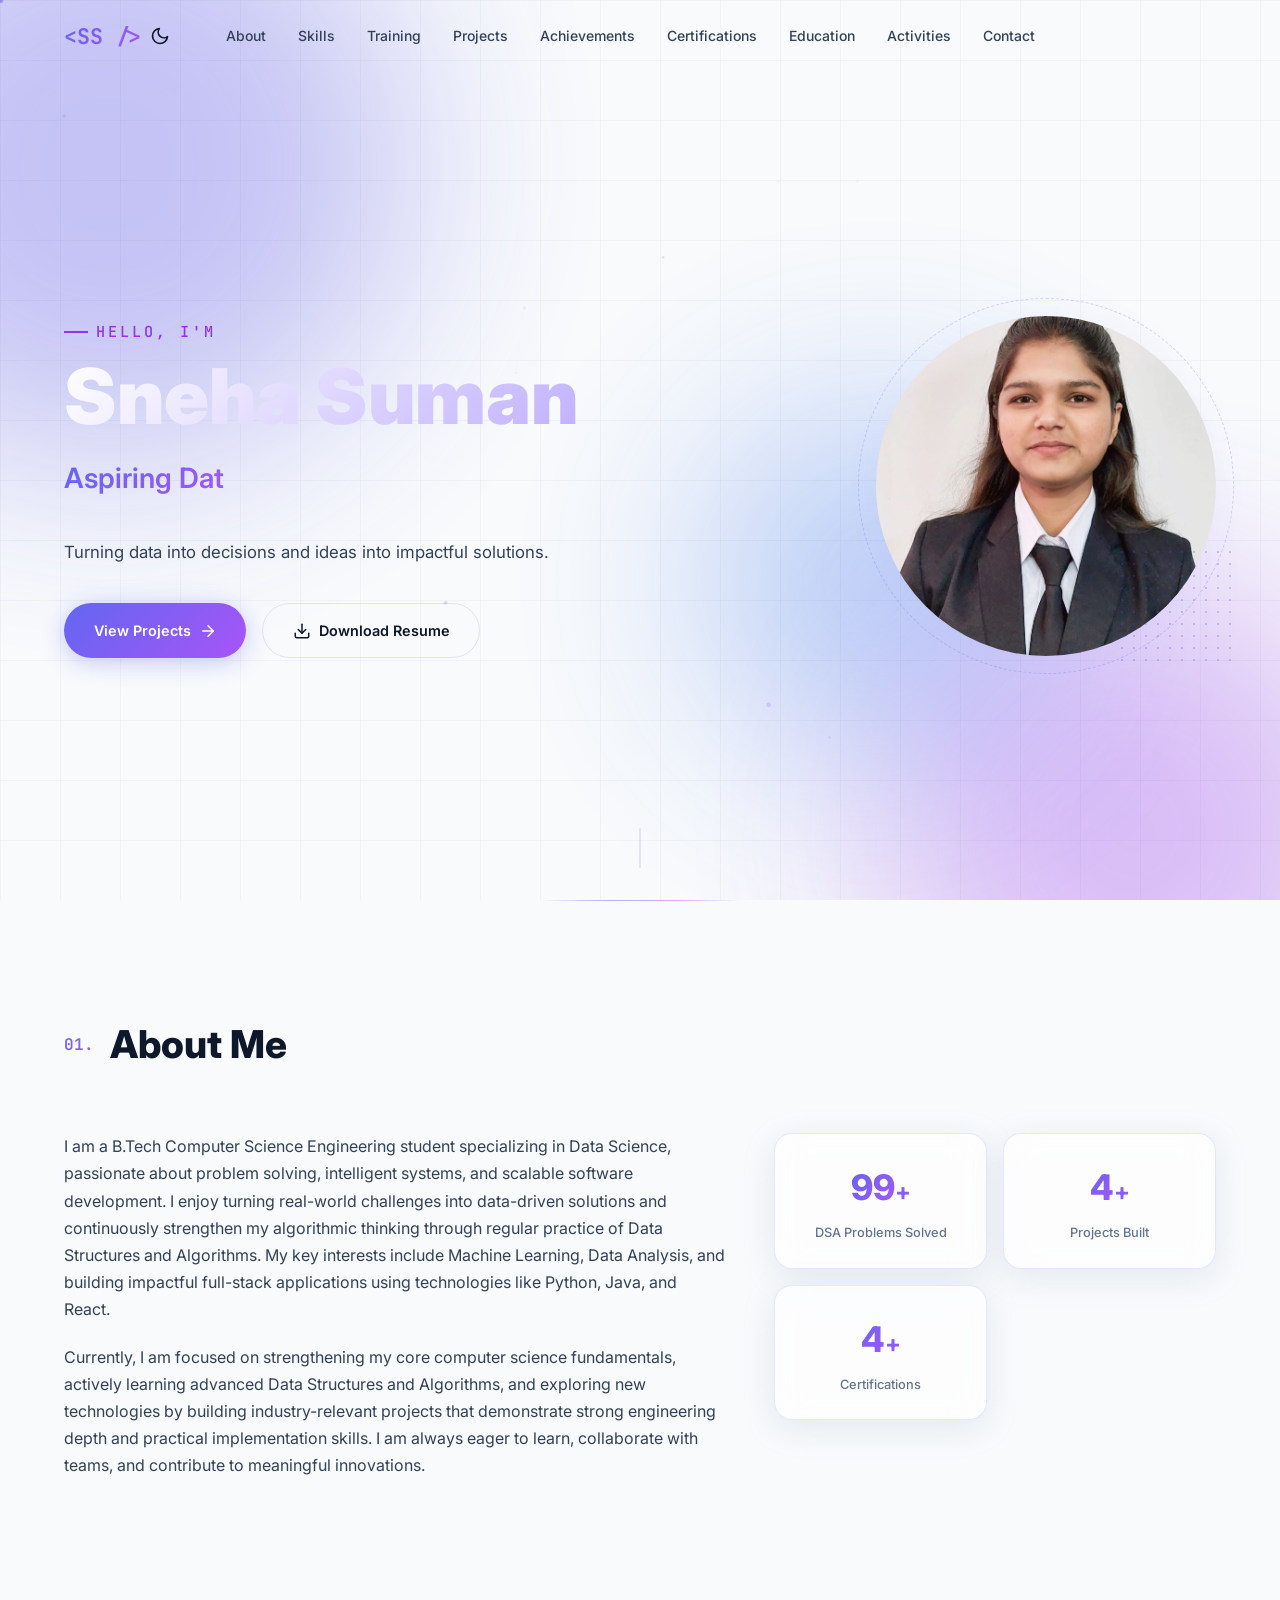
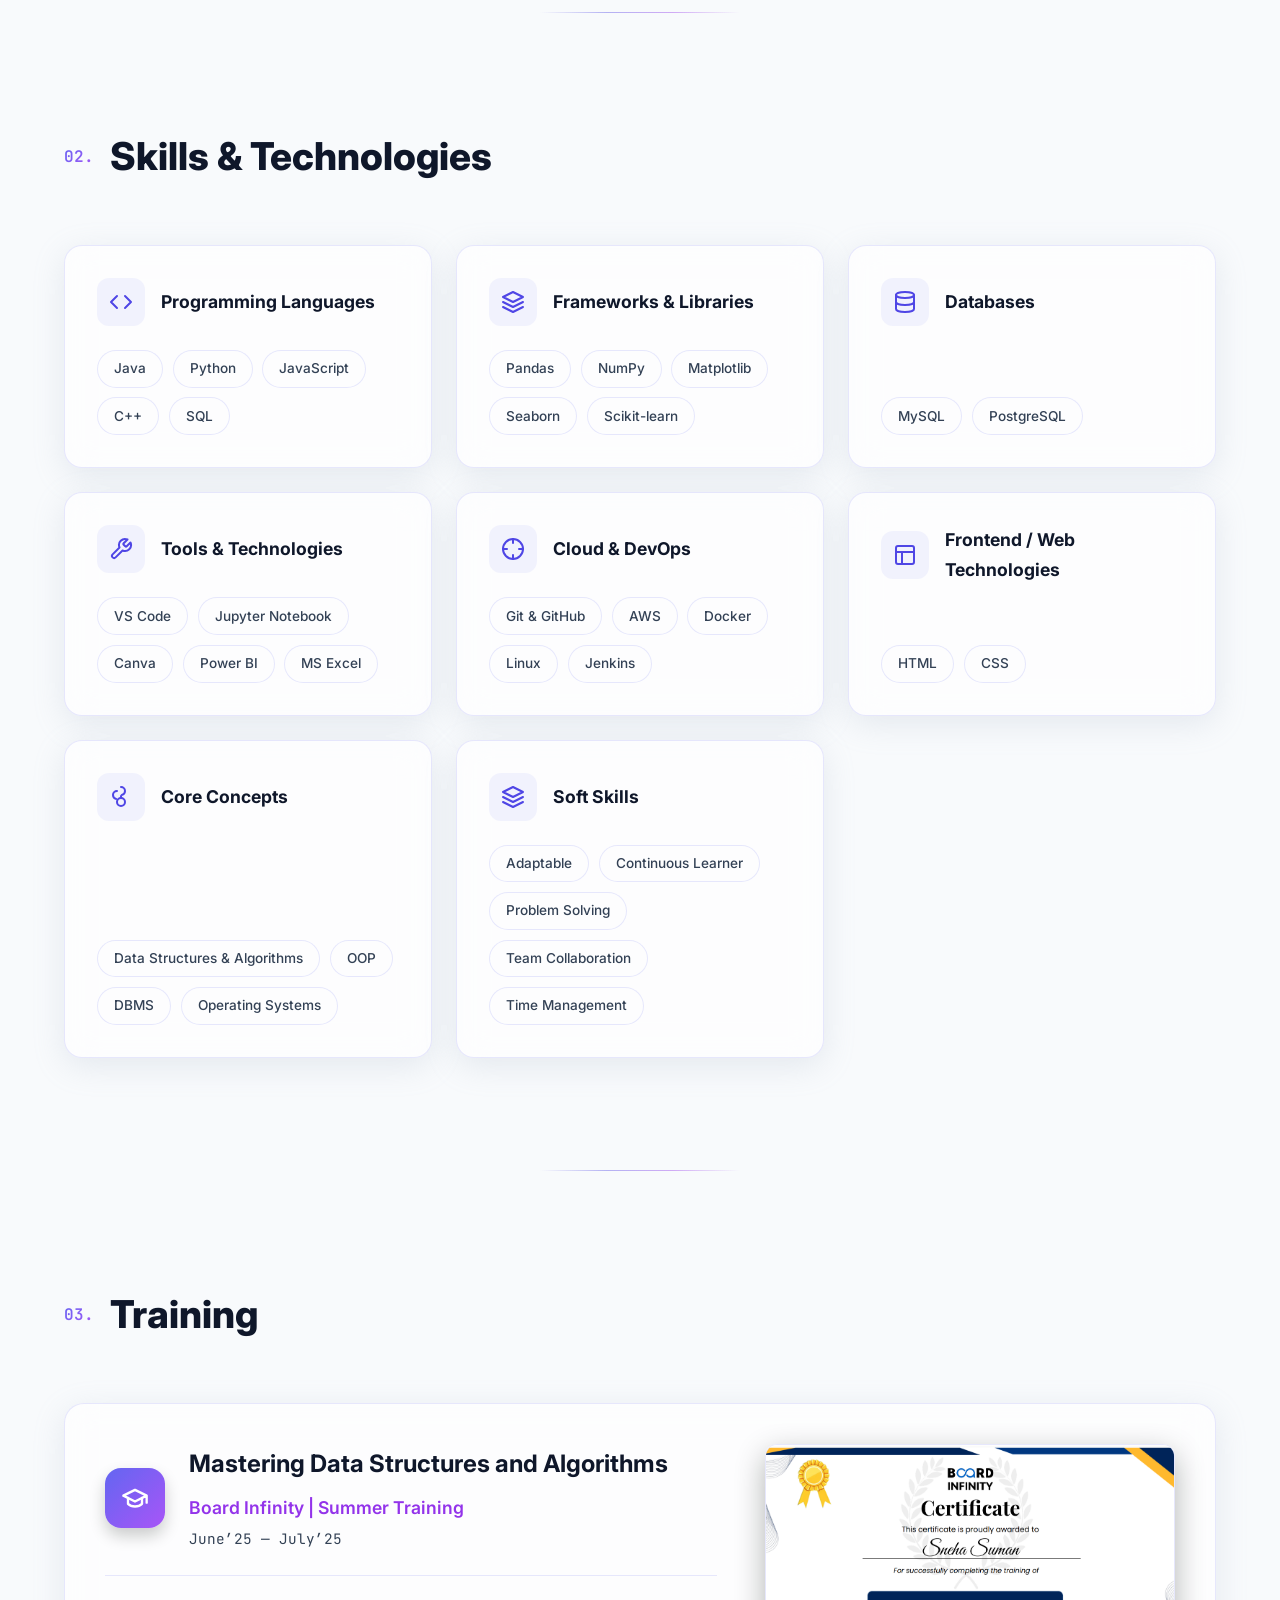
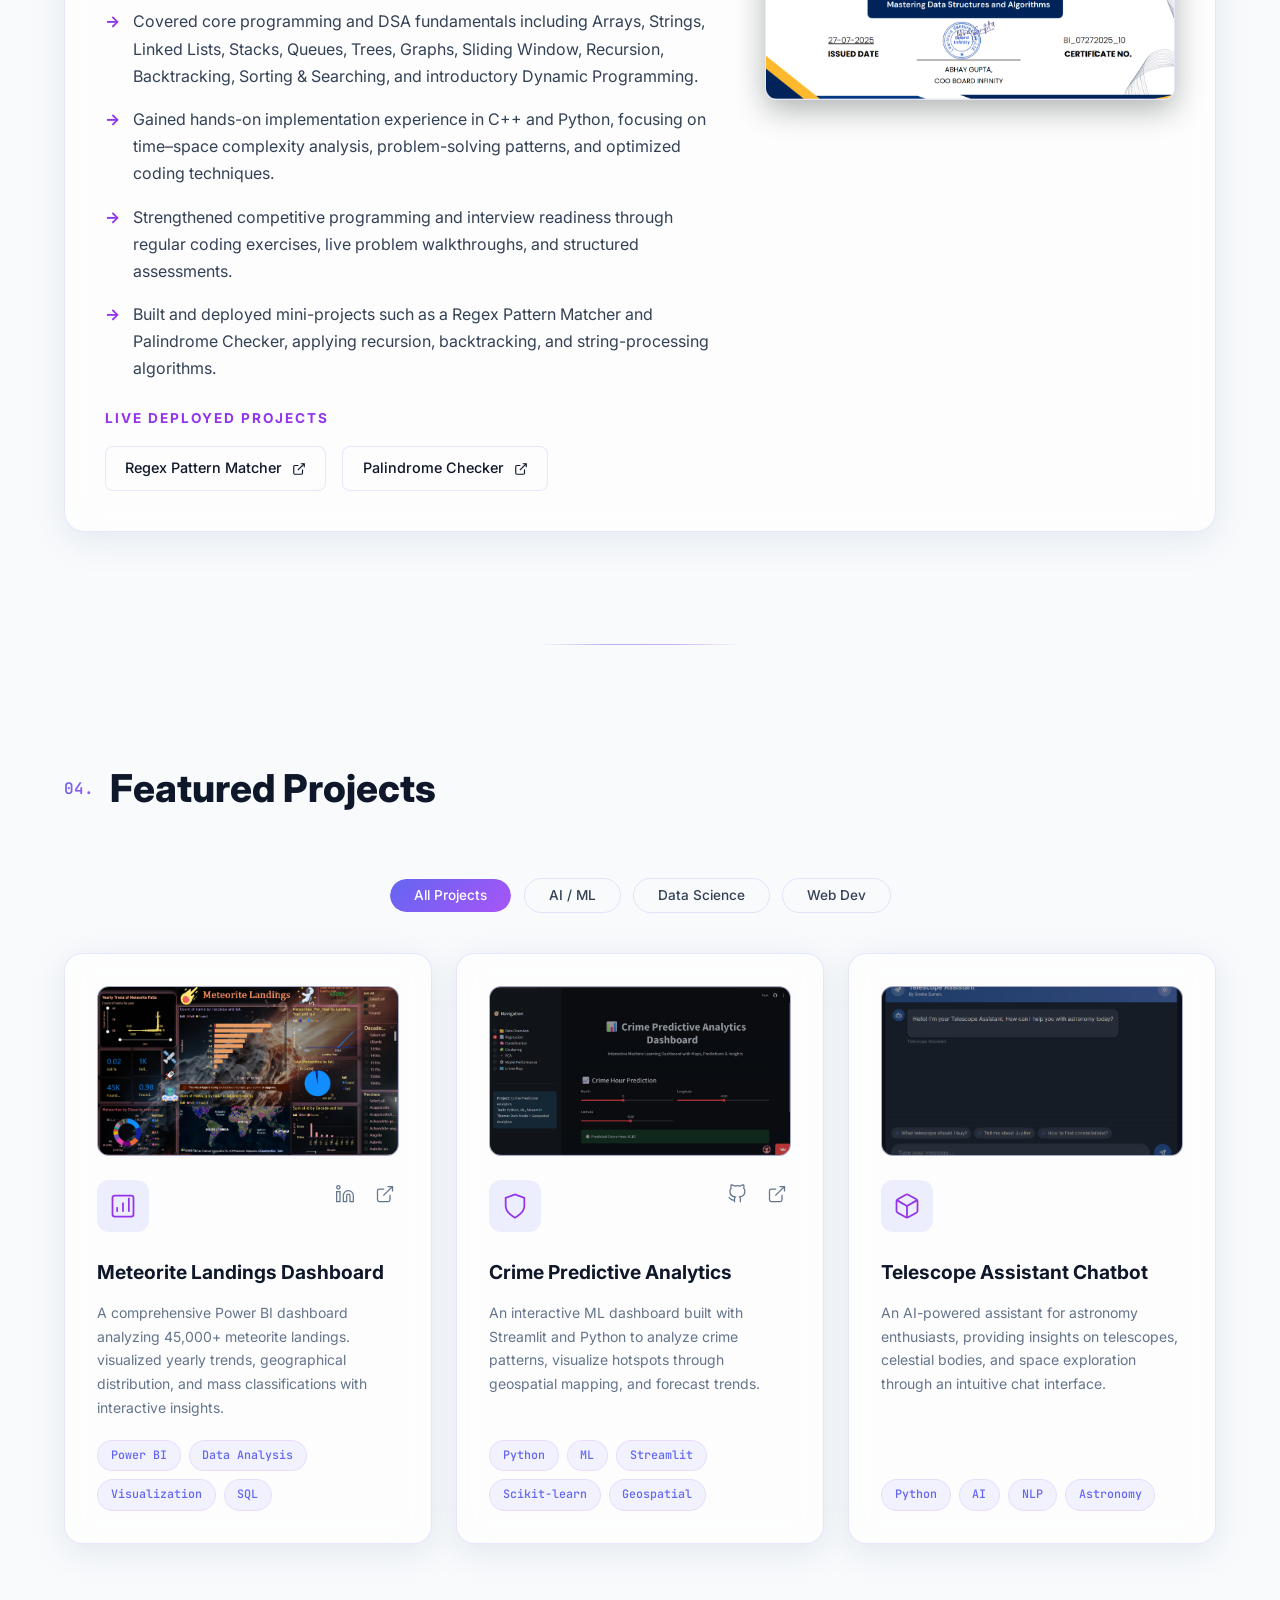
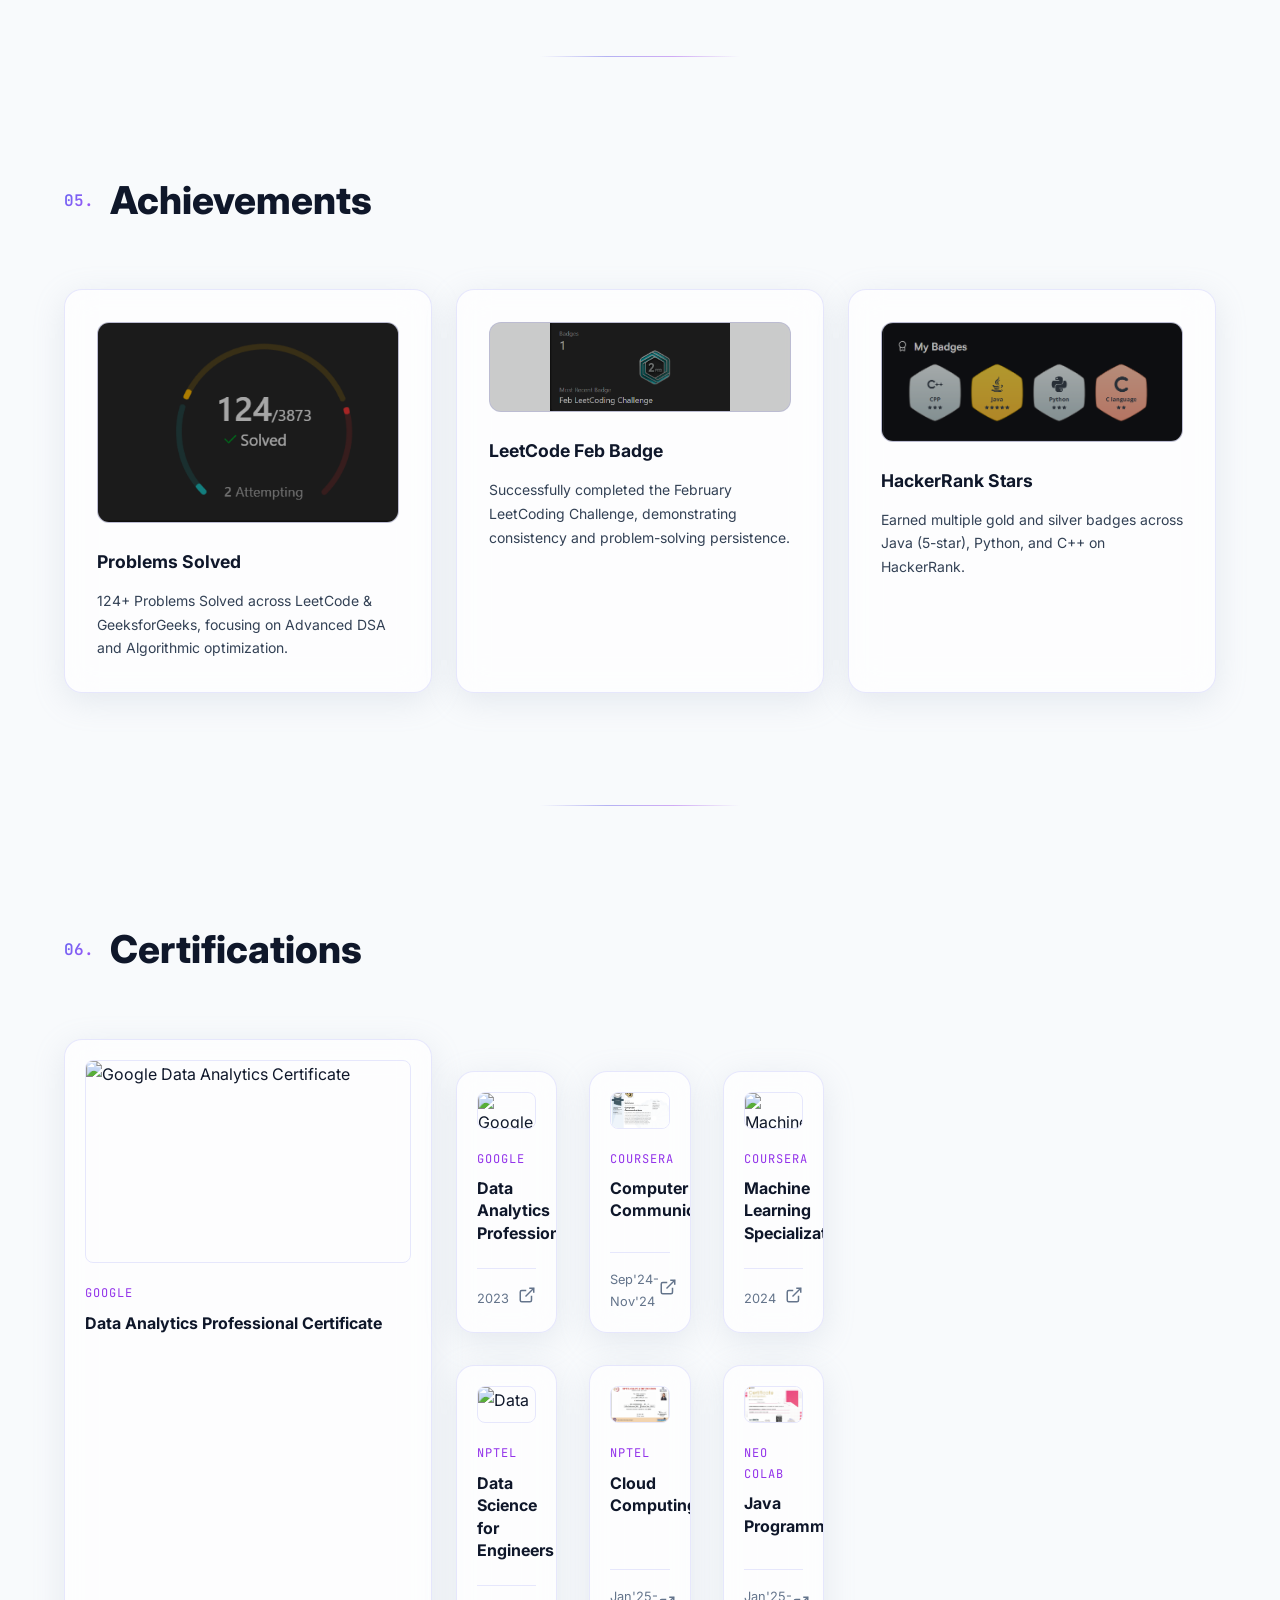
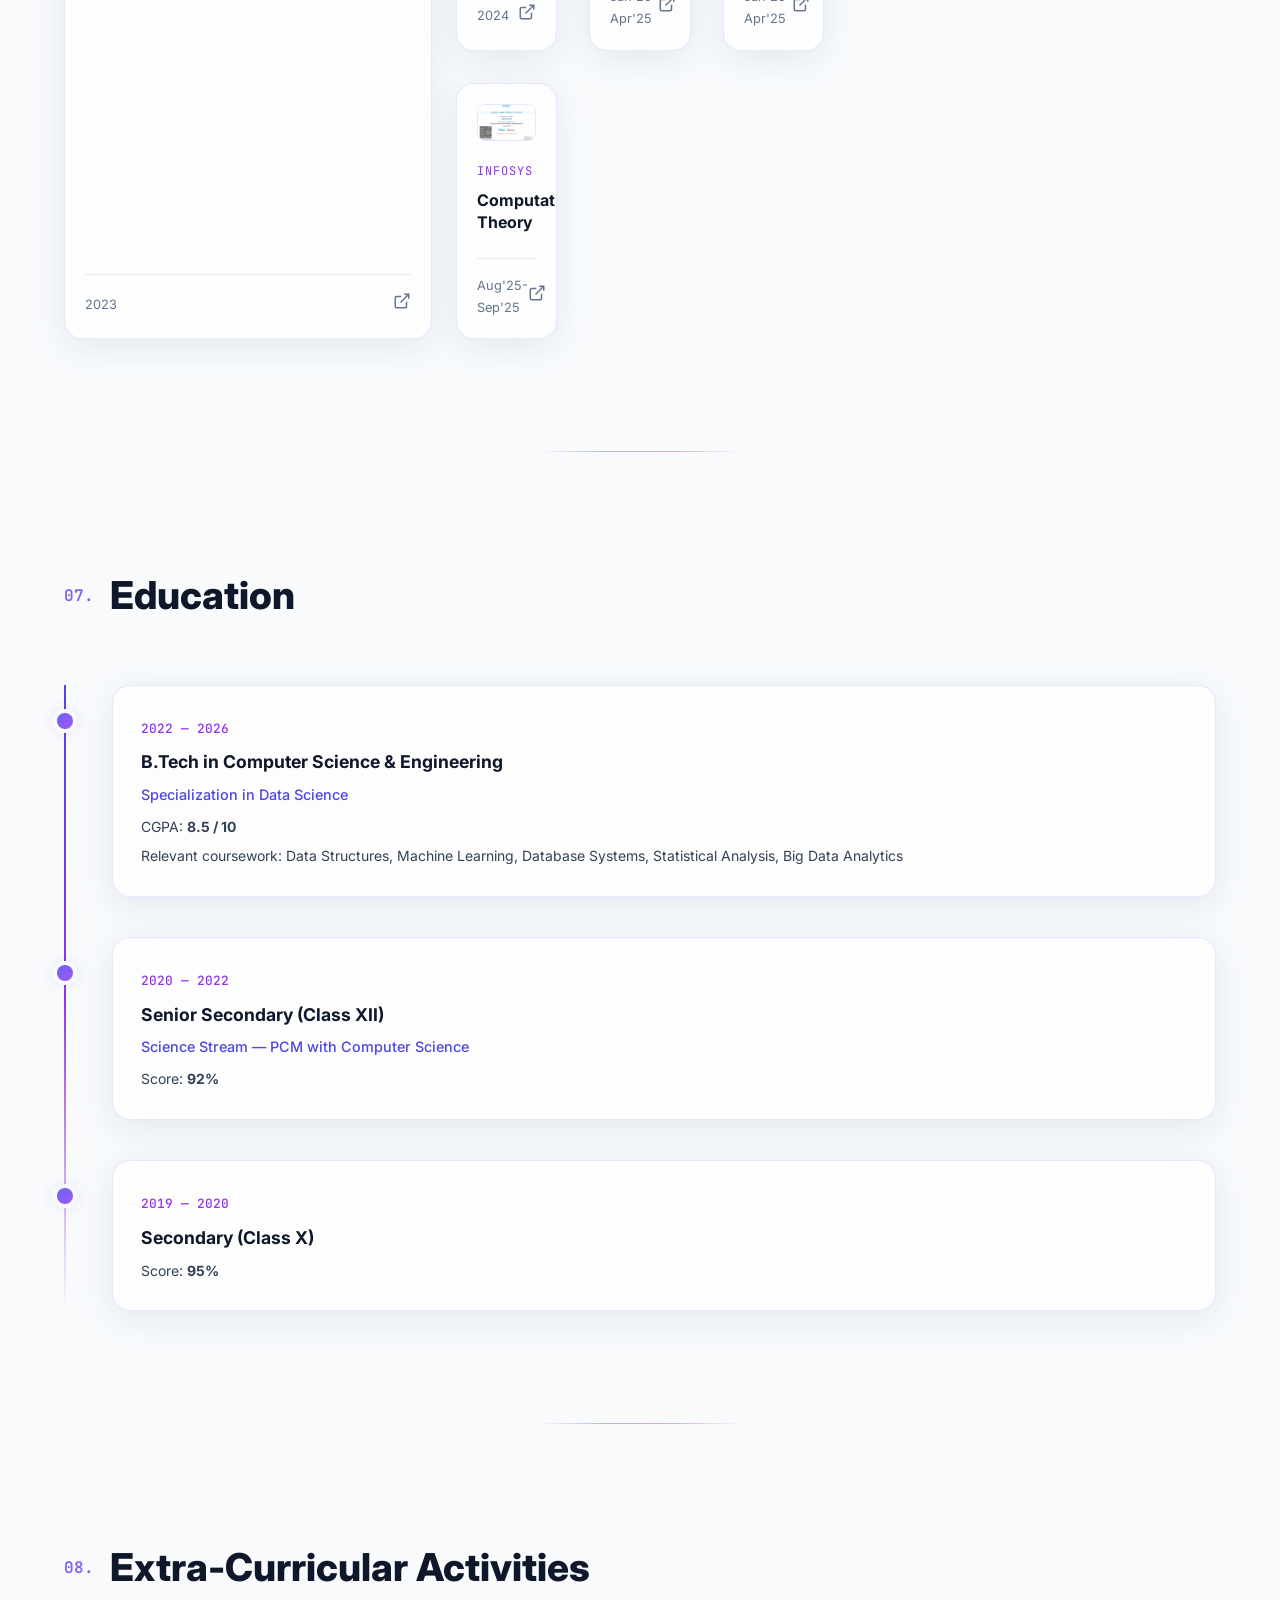
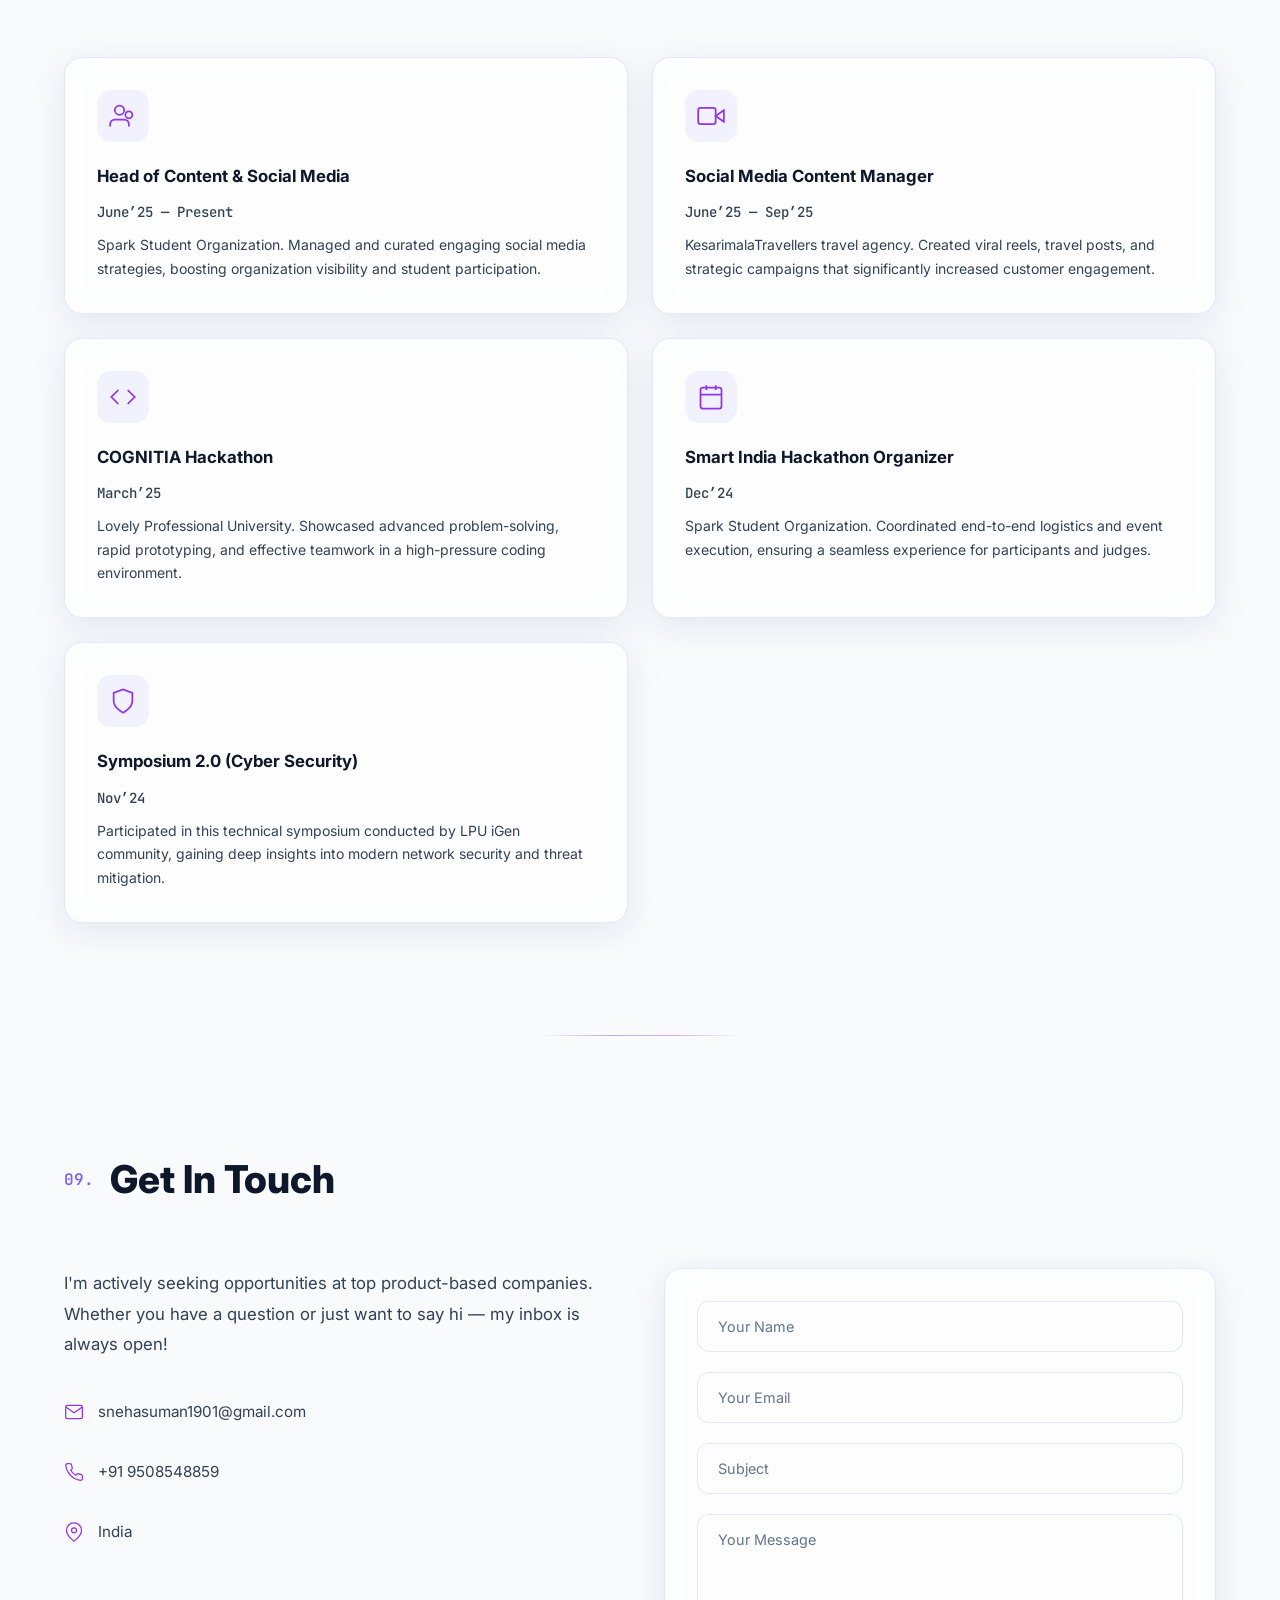
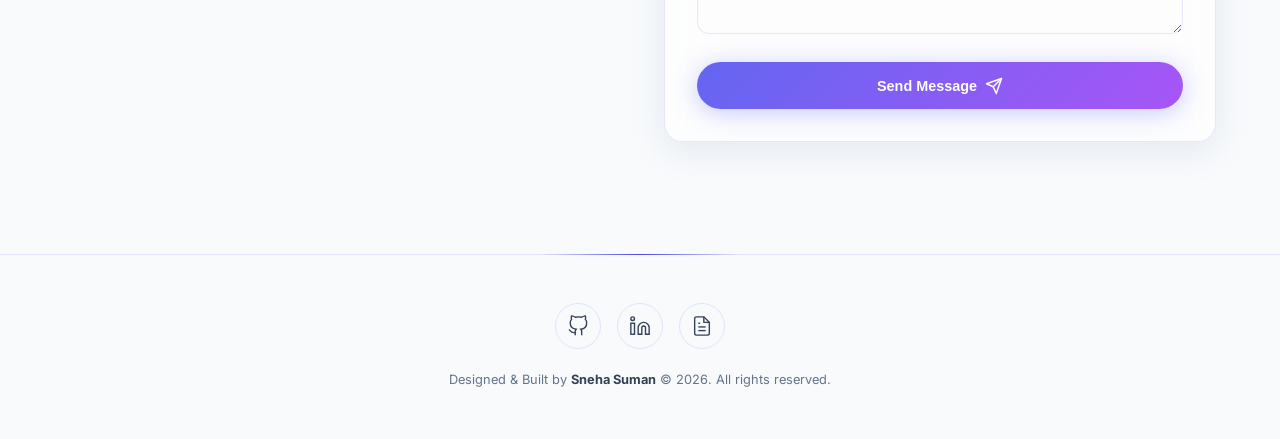
==== commit 086b953d: "Added my resume" ====
--- a/index_v3.html
+++ b/index_v3.html
@@ -87,7 +87,7 @@
                             <path d="m12 5 7 7-7 7" />
                         </svg>
                     </a>
-                    <a href="#" class="btn btn-outline magnetic" id="downloadResume">
+                    <a href="Resume.pdf" download class="btn btn-outline magnetic" id="downloadResume">
                         <svg width="18" height="18" viewBox="0 0 24 24" fill="none" stroke="currentColor"
                             stroke-width="2" stroke-linecap="round" stroke-linejoin="round">
                             <path d="M21 15v4a2 2 0 0 1-2 2H5a2 2 0 0 1-2-2v-4" />
@@ -428,8 +428,8 @@
                 <div class="project-card glass-card animate-on-scroll" data-category="data">
                     <div class="project-visual-container">
                         <div class="project-glow glow-data"></div>
-                        <img src="img/Screenshot 2026-03-18 213632.png"
-                            alt="Meteorite Landings Dashboard" class="project-visual-img">
+                        <img src="img/Screenshot 2026-03-18 213632.png" alt="Meteorite Landings Dashboard"
+                            class="project-visual-img">
                     </div>
                     <div class="project-header">
                         <div class="project-icon">
@@ -471,8 +471,8 @@
                 <div class="project-card glass-card animate-on-scroll" data-category="ai-ml">
                     <div class="project-visual-container">
                         <div class="project-glow glow-predict"></div>
-                        <img src="img/Screenshot 2026-03-18 214150.png"
-                            alt="Crime Predictive Analytics" class="project-visual-img">
+                        <img src="img/Screenshot 2026-03-18 214150.png" alt="Crime Predictive Analytics"
+                            class="project-visual-img">
                     </div>
                     <div class="project-header">
                         <div class="project-icon">
@@ -509,18 +509,26 @@
                 <div class="project-card glass-card animate-on-scroll" data-category="ai-ml">
                     <div class="project-visual-container">
                         <div class="project-glow glow-predict"></div>
-                        <img src="Screenshot 2026-03-18 223555.png" alt="Telescope Assistant Chatbot" class="project-visual-img">
+                        <img src="Screenshot 2026-03-18 223555.png" alt="Telescope Assistant Chatbot"
+                            class="project-visual-img">
                     </div>
                     <div class="project-header">
                         <div class="project-icon">
-                            <svg width="28" height="28" viewBox="0 0 24 24" fill="none" stroke="currentColor" stroke-width="1.5"><path d="M21 16V8a2 2 0 0 0-1-1.73l-7-4a2 2 0 0 0-2 0l-7 4A2 2 0 0 0 3 8v8a2 2 0 0 0 1 1.73l7 4a2 2 0 0 0 2 0l7-4A2 2 0 0 0 21 16z"/><polyline points="3.27 6.96 12 12.01 20.73 6.96"/><line x1="12" y1="22.08" x2="12" y2="12"/></svg>
+                            <svg width="28" height="28" viewBox="0 0 24 24" fill="none" stroke="currentColor"
+                                stroke-width="1.5">
+                                <path
+                                    d="M21 16V8a2 2 0 0 0-1-1.73l-7-4a2 2 0 0 0-2 0l-7 4A2 2 0 0 0 3 8v8a2 2 0 0 0 1 1.73l7 4a2 2 0 0 0 2 0l7-4A2 2 0 0 0 21 16z" />
+                                <polyline points="3.27 6.96 12 12.01 20.73 6.96" />
+                                <line x1="12" y1="22.08" x2="12" y2="12" />
+                            </svg>
                         </div>
                         <div class="project-links">
                             <!-- Currently no external link provided -->
                         </div>
                     </div>
                     <h3 class="project-title">Telescope Assistant Chatbot</h3>
-                    <p class="project-desc">An AI-powered assistant for astronomy enthusiasts, providing insights on telescopes, celestial bodies, and space exploration through an intuitive chat interface.</p>
+                    <p class="project-desc">An AI-powered assistant for astronomy enthusiasts, providing insights on
+                        telescopes, celestial bodies, and space exploration through an intuitive chat interface.</p>
                     <div class="project-tags">
                         <span>Python</span><span>AI</span><span>NLP</span><span>Astronomy</span>
                     </div>
@@ -936,7 +944,7 @@
                             <circle cx="4" cy="4" r="2" />
                         </svg>
                     </a>
-                    <a href="#" class="social-link magnetic" title="Resume" target="_blank" rel="noopener">
+                    <a href="Resume.pdf" class="social-link magnetic" title="Resume" target="_blank" rel="noopener">
                         <svg width="22" height="22" viewBox="0 0 24 24" fill="none" stroke="currentColor"
                             stroke-width="1.5">
                             <path d="M14 2H6a2 2 0 0 0-2 2v16a2 2 0 0 0 2 2h12a2 2 0 0 0 2-2V8z" />
